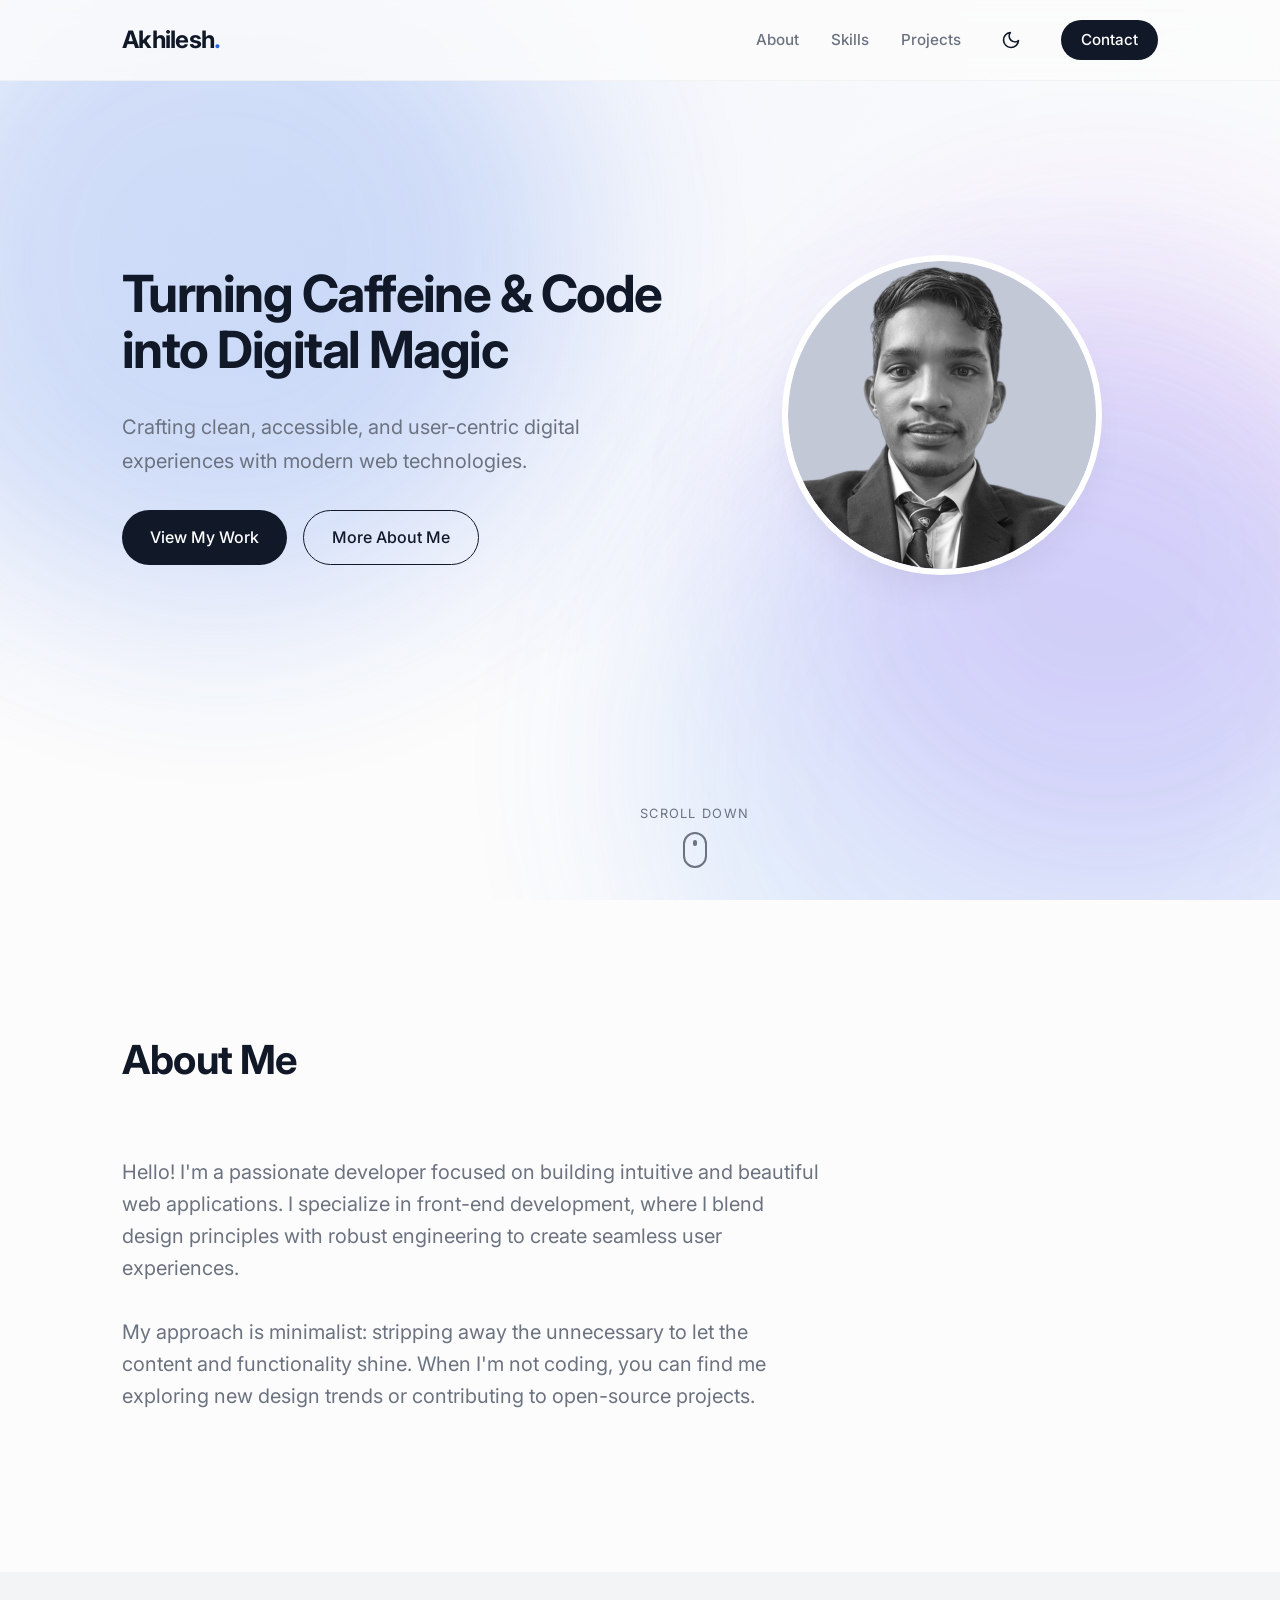
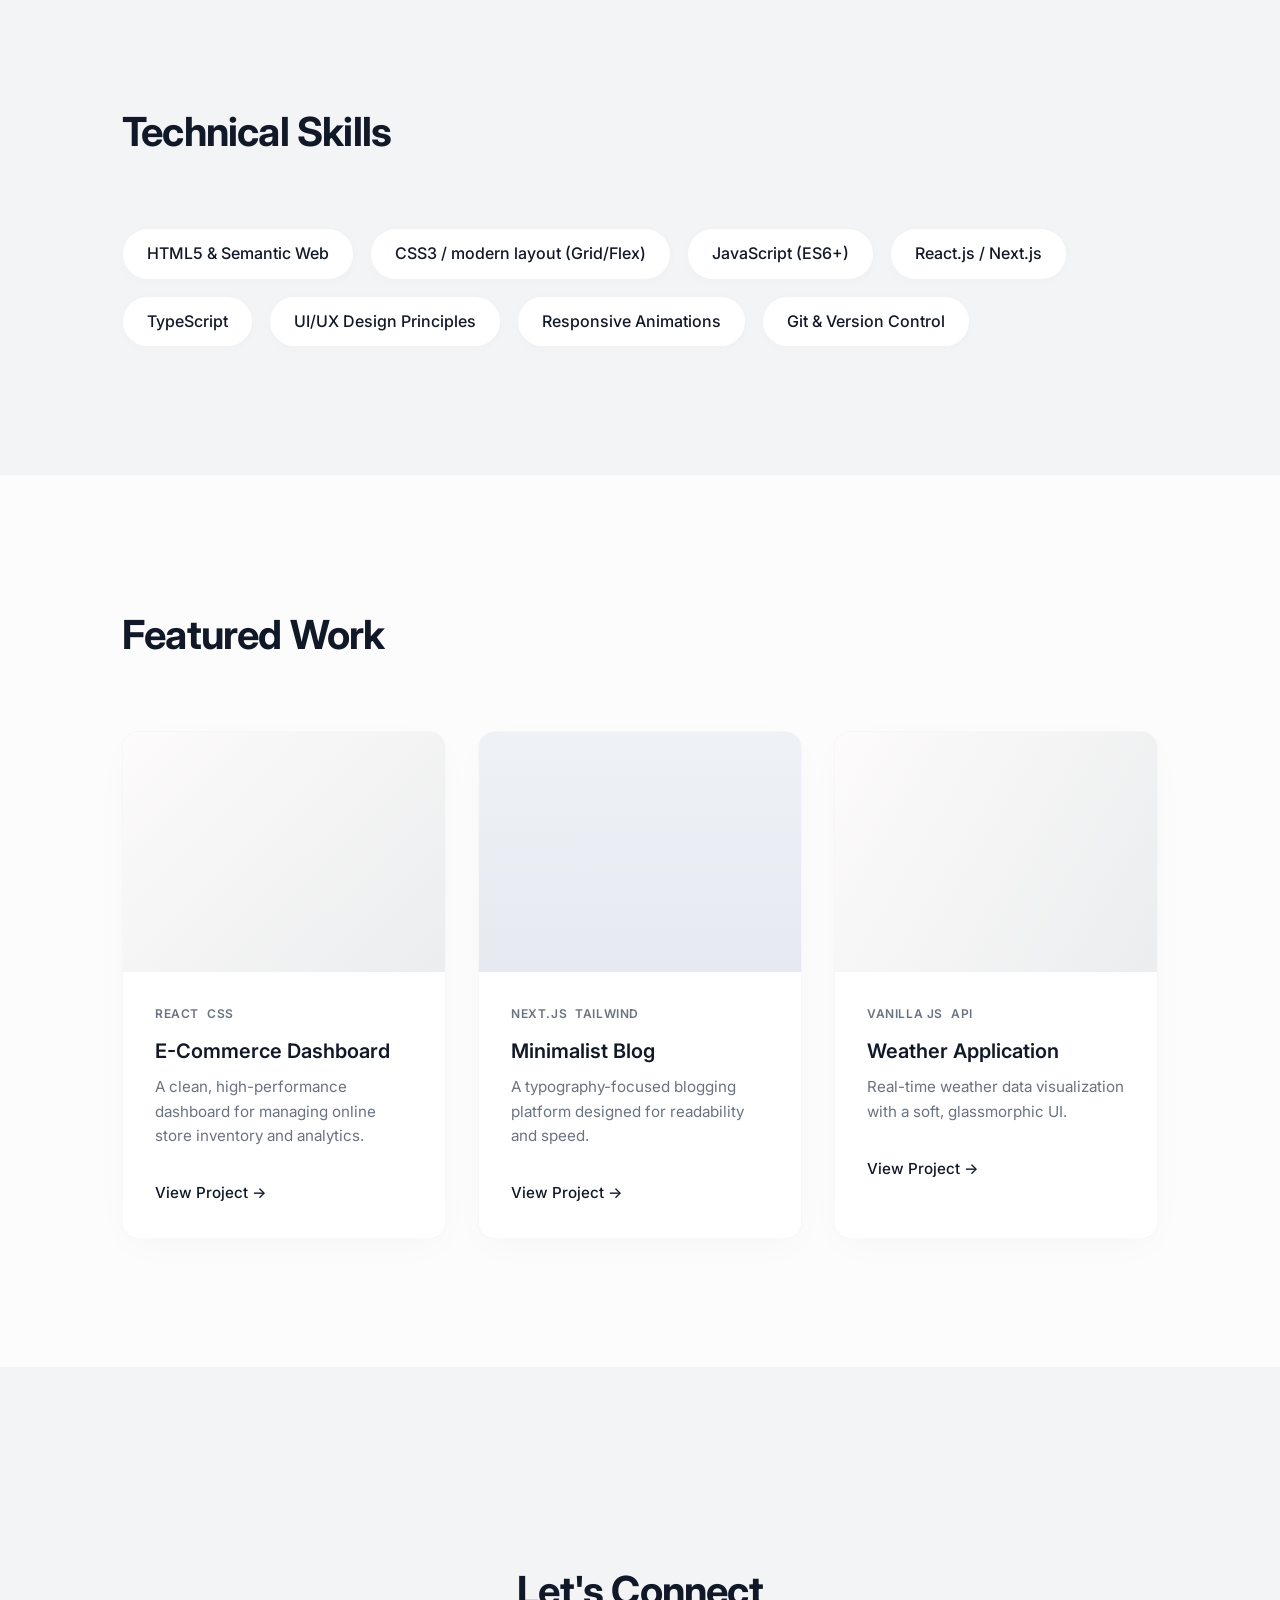
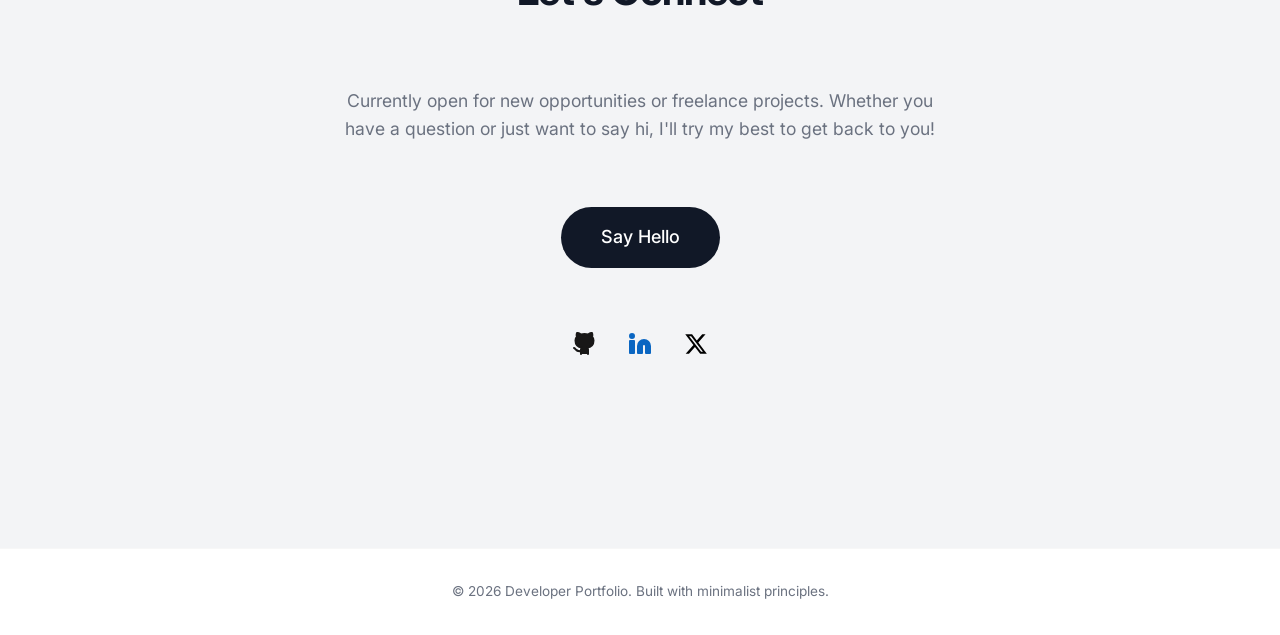
==== index.html @ b3ec4813 "Initial commit Created from https://vercel.com/new" ====
<!DOCTYPE html>
<html lang="en">

<head>
    <meta charset="UTF-8">
    <meta name="viewport" content="width=device-width, initial-scale=1.0">
    <title>Developer Portfolio | Light Minimal</title>
    <meta name="description"
        content="A minimalist, modern personal developer portfolio showcasing projects and skills.">
    <!-- Google Fonts: Inter for a clean, modern look -->
    <link rel="preconnect" href="https://fonts.googleapis.com">
    <link rel="preconnect" href="https://fonts.gstatic.com" crossorigin>
    <link href="https://fonts.googleapis.com/css2?family=Inter:wght@300;400;500;600;700&display=swap" rel="stylesheet">
    <link rel="stylesheet" href="styles.css">
</head>

<body>
    <!-- Background Graphics -->
    <div class="bg-graphics" aria-hidden="true">
        <div class="blob blob-1"></div>
        <div class="blob blob-2"></div>
        <div class="blob blob-3"></div>
    </div>

    <!-- Header / Navigation -->
    <header class="header slide-down">
        <div class="container nav-container">
            <a href="#" class="logo">Akhilesh<span>.</span></a>
            <nav class="nav">
                <a href="#about" class="nav-link">About</a>
                <a href="#skills" class="nav-link">Skills</a>
                <a href="#projects" class="nav-link">Projects</a>
                <button id="theme-toggle" class="theme-toggle" aria-label="Toggle Dark Mode">
                    <!-- Default to moon icon for light mode -->
                    <svg class="moon-icon" xmlns="http://www.w3.org/2000/svg" width="20" height="20" viewBox="0 0 24 24"
                        fill="none" stroke="currentColor" stroke-width="2" stroke-linecap="round"
                        stroke-linejoin="round">
                        <path d="M21 12.79A9 9 0 1 1 11.21 3 7 7 0 0 0 21 12.79z"></path>
                    </svg>
                    <!-- Sun icon hidden by default -->
                    <svg class="sun-icon" xmlns="http://www.w3.org/2000/svg" width="20" height="20" viewBox="0 0 24 24"
                        fill="none" stroke="currentColor" stroke-width="2" stroke-linecap="round"
                        stroke-linejoin="round">
                        <circle cx="12" cy="12" r="5"></circle>
                        <line x1="12" y1="1" x2="12" y2="3"></line>
                        <line x1="12" y1="21" x2="12" y2="23"></line>
                        <line x1="4.22" y1="4.22" x2="5.64" y2="5.64"></line>
                        <line x1="18.36" y1="18.36" x2="19.78" y2="19.78"></line>
                        <line x1="1" y1="12" x2="3" y2="12"></line>
                        <line x1="21" y1="12" x2="23" y2="12"></line>
                        <line x1="4.22" y1="19.78" x2="5.64" y2="18.36"></line>
                        <line x1="18.36" y1="5.64" x2="19.78" y2="4.22"></line>
                    </svg>
                </button>
                <a href="#contact" class="nav-link btn-contact">Contact</a>
            </nav>
        </div>
    </header>

    <!-- Hero Section -->
    <section class="hero" id="home">
        <div class="container hero-container fade-in">
            <div class="hero-text">
                <h1 class="hero-title">Turning Caffeine &amp; Code <br class="desktop-break"> into Digital Magic</h1>
                <p class="hero-subtitle">Crafting clean, accessible, and user-centric digital experiences with modern
                    web
                    technologies.</p>
                <div class="hero-cta">
                    <a href="#projects" class="btn btn-primary">View My Work</a>
                    <a href="#about" class="btn btn-secondary">More About Me</a>
                </div>
            </div>
            <div class="hero-image-wrapper">
                <img src="profile.png" alt="Akhilesh - Software Developer" class="hero-image fade-in delay-1">
            </div>
        </div>
        <div class="scroll-indicator fade-in delay-2">
            <span>Scroll Down</span>
            <div class="mouse">
                <div class="wheel"></div>
            </div>
        </div>
    </section>

    <!-- About Section -->
    <section class="section about" id="about">
        <div class="container reveal">
            <h2 class="section-title">About Me</h2>
            <div class="about-content">
                <p class="about-text">
                    Hello! I'm a passionate developer focused on building intuitive and beautiful web applications.
                    I specialize in front-end development, where I blend design principles with robust engineering
                    to create seamless user experiences.
                </p>
                <p class="about-text">
                    My approach is minimalist: stripping away the unnecessary to let the content and functionality
                    shine.
                    When I'm not coding, you can find me exploring new design trends or contributing to open-source
                    projects.
                </p>
            </div>
        </div>
    </section>

    <!-- Skills Section -->
    <section class="section skills bg-light" id="skills">
        <div class="container reveal">
            <h2 class="section-title">Technical Skills</h2>
            <div class="skills-grid">
                <!-- Skill items act as soft tags -->
                <div class="skill-tag">HTML5 &amp; Semantic Web</div>
                <div class="skill-tag">CSS3 / modern layout (Grid/Flex)</div>
                <div class="skill-tag">JavaScript (ES6+)</div>
                <div class="skill-tag">React.js / Next.js</div>
                <div class="skill-tag">TypeScript</div>
                <div class="skill-tag">UI/UX Design Principles</div>
                <div class="skill-tag">Responsive Animations</div>
                <div class="skill-tag">Git &amp; Version Control</div>
            </div>
        </div>
    </section>

    <!-- Projects Section -->
    <section class="section projects" id="projects">
        <div class="container reveal">
            <h2 class="section-title">Featured Work</h2>
            <div class="projects-grid">

                <!-- Project Card 1 -->
                <article class="project-card">
                    <div class="project-image-placeholder prj-1"></div>
                    <div class="project-content">
                        <div class="project-tags">
                            <span class="tag">React</span>
                            <span class="tag">CSS</span>
                        </div>
                        <h3 class="project-title">E-Commerce Dashboard</h3>
                        <p class="project-desc">A clean, high-performance dashboard for managing online store inventory
                            and analytics.</p>
                        <a href="#" class="project-link">View Project &rarr;</a>
                    </div>
                </article>

                <!-- Project Card 2 -->
                <article class="project-card">
                    <div class="project-image-placeholder prj-2"></div>
                    <div class="project-content">
                        <div class="project-tags">
                            <span class="tag">Next.js</span>
                            <span class="tag">Tailwind</span>
                        </div>
                        <h3 class="project-title">Minimalist Blog</h3>
                        <p class="project-desc">A typography-focused blogging platform designed for readability and
                            speed.</p>
                        <a href="#" class="project-link">View Project &rarr;</a>
                    </div>
                </article>

                <!-- Project Card 3 -->
                <article class="project-card">
                    <div class="project-image-placeholder prj-3"></div>
                    <div class="project-content">
                        <div class="project-tags">
                            <span class="tag">Vanilla JS</span>
                            <span class="tag">API</span>
                        </div>
                        <h3 class="project-title">Weather Application</h3>
                        <p class="project-desc">Real-time weather data visualization with a soft, glassmorphic UI.</p>
                        <a href="#" class="project-link">View Project &rarr;</a>
                    </div>
                </article>

            </div>
        </div>
    </section>

    <!-- Contact Section -->
    <section class="section contact bg-light" id="contact">
        <div class="container reveal">
            <div class="contact-wrapper">
                <h2 class="section-title">Let's Connect</h2>
                <p class="contact-text">Currently open for new opportunities or freelance projects. Whether you have a
                    question or just want to say hi, I'll try my best to get back to you!</p>
                <a href="https://mail.google.com/mail/?view=cm&fs=1&to=akhileshkalme476@gmail.com" target="_blank"
                    class="btn btn-primary btn-large">Say Hello</a>

                <div class="social-links">
                    <a href="https://github.com/Akhil6335" target="_blank" rel="noopener noreferrer"
                        class="social-link github-icon" aria-label="GitHub">
                        <svg xmlns="http://www.w3.org/2000/svg" width="24" height="24" viewBox="0 0 24 24" fill="none"
                            stroke="currentColor" stroke-width="2" stroke-linecap="round" stroke-linejoin="round">
                            <path
                                d="M9 19c-5 1.5-5-2.5-7-3m14 6v-3.87a3.37 3.37 0 0 0-.94-2.61c3.14-.35 6.44-1.54 6.44-7A5.44 5.44 0 0 0 20 4.77 5.07 5.07 0 0 0 19.91 1S18.73.65 16 2.48a13.38 13.38 0 0 0-7 0C6.27.65 5.09 1 5.09 1A5.07 5.07 0 0 0 5 4.77a5.44 5.44 0 0 0-1.5 3.78c0 5.42 3.3 6.61 6.44 7A3.37 3.37 0 0 0 9 18.13V22">
                            </path>
                        </svg>
                    </a>
                    <a href="https://www.linkedin.com/in/akhilesh-kalme-30257b218/" target="_blank"
                        rel="noopener noreferrer" class="social-link linkedin-icon" aria-label="LinkedIn">
                        <svg xmlns="http://www.w3.org/2000/svg" width="24" height="24" viewBox="0 0 24 24" fill="none"
                            stroke="currentColor" stroke-width="2" stroke-linecap="round" stroke-linejoin="round">
                            <path d="M16 8a6 6 0 0 1 6 6v7h-4v-7a2 2 0 0 0-2-2 2 2 0 0 0-2 2v7h-4v-7a6 6 0 0 1 6-6z">
                            </path>
                            <rect x="2" y="9" width="4" height="12"></rect>
                            <circle cx="4" cy="4" r="2"></circle>
                        </svg>
                    </a>
                    <a href="#" class="social-link x-icon" aria-label="X (Twitter)">
                        <svg xmlns="http://www.w3.org/2000/svg" width="24" height="24" viewBox="0 0 24 24"
                            fill="currentColor">
                            <path
                                d="M18.244 2.25h3.308l-7.227 8.26 8.502 11.24H16.17l-5.214-6.817L4.99 21.75H1.68l7.73-8.835L1.254 2.25H8.08l4.713 6.231zm-1.161 17.52h1.833L7.084 4.126H5.117z" />
                        </svg>
                    </a>
                </div>
            </div>
        </div>
    </section>

    <!-- Footer -->
    <footer class="footer">
        <div class="container">
            <p>&copy; 2026 Developer Portfolio. Built with minimalist principles.</p>
        </div>
    </footer>

    <script src="script.js"></script>
</body>

</html>
---- styles.css ----
/* 
    Light Minimal Portfolio Styles
    A clean, whitespace-driven design system.
*/

/* --- CSS Variables & Design Tokens --- */
:root {
    /* Colors */
    --color-bg: #FCFCFC;
    /* Clean off-white background */
    --color-bg-alt: #F3F4F6;
    /* Slightly darker for alternating sections */
    --color-text-main: #111827;
    /* Soft black for primary text */
    --color-text-muted: #6B7280;
    /* Medium gray for secondary text */
    --color-accent: #2563EB;
    /* A clean, professional blue accent */
    --color-surface: #FFFFFF;
    /* Pure white for cards/surfaces */

    /* Typography */
    --font-primary: 'Inter', -apple-system, BlinkMacSystemFont, "Segoe UI", Roboto, sans-serif;

    /* Spacing */
    --space-xs: 0.5rem;
    --space-sm: 1rem;
    --space-md: 2rem;
    --space-lg: 4rem;
    --space-xl: 8rem;

    /* Geometry */
    --radius-sm: 8px;
    --radius-md: 16px;
    --radius-pill: 9999px;

    /* Shadows - Soft and elegant */
    --shadow-soft: 0 10px 40px -10px rgba(0, 0, 0, 0.04);
    --shadow-hover: 0 20px 40px -15px rgba(0, 0, 0, 0.08);

    /* Transitions */
    --transition-smooth: all 0.4s cubic-bezier(0.16, 1, 0.3, 1);
}

/* --- Dark Mode Variables --- */
[data-theme="dark"] {
    --color-bg: #121212;
    --color-bg-alt: #1E1E1E;
    --color-text-main: #F9FAFB;
    --color-text-muted: #9CA3AF;
    --color-accent: #60A5FA;
    --color-surface: #1A1A1A;

    --shadow-soft: 0 10px 40px -10px rgba(0, 0, 0, 0.3);
    --shadow-hover: 0 20px 40px -15px rgba(0, 0, 0, 0.5);

    /* Modify decorative gradients for placeholders in dark mode */
    --prj-1-bg: linear-gradient(135deg, #1f1c2c 0%, #928dab 100%);
    --prj-2-bg: linear-gradient(135deg, #232526 0%, #414345 100%);
    --prj-3-bg: linear-gradient(135deg, #0f2027 0%, #203a43 50%, #2c5364 100%);
}

.theme-toggle {
    background: transparent;
    border: none;
    color: var(--color-text-main);
    cursor: pointer;
    display: flex;
    align-items: center;
    justify-content: center;
    padding: 0.5rem;
    border-radius: 50%;
    transition: background-color 0.3s ease;
    width: 36px;
    height: 36px;
    position: relative;
    overflow: hidden;
}

.theme-toggle svg {
    position: absolute;
    top: 50%;
    left: 50%;
    transition: all 0.5s cubic-bezier(0.16, 1, 0.3, 1);
}

.theme-toggle .moon-icon {
    /* Initially visible and not rotated */
    opacity: 1;
    transform: translate(-50%, -50%) rotate(0deg) scale(1);
}

.theme-toggle .sun-icon {
    /* Initially hidden and rotated */
    opacity: 0;
    transform: translate(-50%, -50%) rotate(-90deg) scale(0);
}

/* --- Dark Mode Icon States --- */
[data-theme="dark"] .theme-toggle .moon-icon {
    opacity: 0;
    transform: translate(-50%, -50%) rotate(90deg) scale(0);
}

[data-theme="dark"] .theme-toggle .sun-icon {
    opacity: 1;
    transform: translate(-50%, -50%) rotate(0deg) scale(1);
}

.theme-toggle:hover {
    background-color: var(--color-bg-alt);
}

/* Override project header backgrounds in dark mode for better contrast */
[data-theme="dark"] .header {
    background: rgba(18, 18, 18, 0.85);
    border-bottom: 1px solid rgba(255, 255, 255, 0.05);
}

[data-theme="dark"] .project-card {
    border: 1px solid rgba(255, 255, 255, 0.05);
}

[data-theme="dark"] .skill-tag {
    border: 1px solid rgba(255, 255, 255, 0.05);
    background-color: var(--color-surface);
}

/* --- Reset & Base Styles --- */
* {
    margin: 0;
    padding: 0;
    box-sizing: border-box;
}

html {
    scroll-behavior: smooth;
}

body {
    font-family: var(--font-primary);
    background-color: var(--color-bg);
    /* Subtle CSS gradient background for both themes */
    background-image:
        radial-gradient(at 40% 20%, rgba(37, 99, 235, 0.03) 0px, transparent 50%),
        radial-gradient(at 80% 0%, rgba(37, 99, 235, 0.02) 0px, transparent 50%),
        radial-gradient(at 0% 50%, rgba(37, 99, 235, 0.02) 0px, transparent 50%);
    background-attachment: fixed;
    color: var(--color-text-main);
    line-height: 1.6;
    overflow-x: hidden;
    -webkit-font-smoothing: antialiased;
}

[data-theme="dark"] body {
    /* Slightly stronger but still subtle gradients for dark mode */
    background-image:
        radial-gradient(at 40% 20%, rgba(96, 165, 250, 0.05) 0px, transparent 50%),
        radial-gradient(at 80% 0%, rgba(96, 165, 250, 0.03) 0px, transparent 50%),
        radial-gradient(at 0% 50%, rgba(96, 165, 250, 0.03) 0px, transparent 50%);
}

/* --- Background Graphics --- */
.bg-graphics {
    position: fixed;
    top: 0;
    left: 0;
    width: 100vw;
    height: 100vh;
    z-index: -1;
    overflow: hidden;
    pointer-events: none;
}

.blob {
    position: absolute;
    border-radius: 50%;
    filter: blur(100px);
    opacity: 0.8;
    animation: float 20s infinite ease-in-out alternate;
}

.blob-1 {
    width: 700px;
    height: 700px;
    background: rgba(37, 99, 235, 0.25);
    /* Accent blue */
    top: -10%;
    left: -10%;
    animation-duration: 25s;
}

.blob-2 {
    width: 600px;
    height: 600px;
    background: rgba(147, 51, 234, 0.20);
    /* Soft purple */
    bottom: 5%;
    right: -10%;
    animation-delay: -5s;
    animation-duration: 30s;
}

.blob-3 {
    width: 800px;
    height: 800px;
    background: rgba(59, 130, 246, 0.18);
    /* Light blue */
    top: 40%;
    left: 50%;
    animation-delay: -10s;
    animation-duration: 35s;
}

[data-theme="dark"] .blob {
    opacity: 0.7;
    /* Increased visibility in dark mode */
}

@keyframes float {
    0% {
        transform: translate(0, 0) scale(1);
    }

    50% {
        transform: translate(50px, 30px) scale(1.05);
    }

    100% {
        transform: translate(-30px, -50px) scale(0.95);
    }
}

a {
    text-decoration: none;
    color: inherit;
    transition: var(--transition-smooth);
}

img {
    max-width: 100%;
    display: block;
}

/* --- Layout Utilities --- */
.container {
    width: 100%;
    max-width: 1100px;
    margin: 0 auto;
    padding: 0 var(--space-md);
}

.section {
    padding: var(--space-xl) 0;
}

.bg-light {
    background-color: var(--color-bg-alt);
}

.section-title {
    font-size: 2.5rem;
    font-weight: 700;
    margin-bottom: var(--space-lg);
    letter-spacing: -0.02em;
}

/* --- Header & Navigation --- */
.header {
    position: fixed;
    top: 0;
    left: 0;
    width: 100%;
    background: rgba(252, 252, 252, 0.85);
    backdrop-filter: blur(12px);
    -webkit-backdrop-filter: blur(12px);
    z-index: 1000;
    border-bottom: 1px solid rgba(0, 0, 0, 0.03);
}

.nav-container {
    display: flex;
    justify-content: space-between;
    align-items: center;
    height: 80px;
}

.logo {
    font-size: 1.5rem;
    font-weight: 700;
    letter-spacing: -0.03em;
}

.logo span {
    color: var(--color-accent);
}

.nav {
    display: flex;
    gap: var(--space-md);
    align-items: center;
}

.nav-link {
    font-size: 0.95rem;
    font-weight: 500;
    color: var(--color-text-muted);
}

.nav-link:hover {
    color: var(--color-text-main);
}

.btn-contact {
    padding: 0.5rem 1.25rem;
    background-color: var(--color-text-main);
    color: var(--color-surface);
    border-radius: var(--radius-pill);
}

.btn-contact:hover {
    background-color: var(--color-accent);
    color: var(--color-surface);
}

/* --- Buttons --- */
.btn {
    display: inline-flex;
    align-items: center;
    justify-content: center;
    padding: 0.875rem 1.75rem;
    font-weight: 500;
    border-radius: var(--radius-pill);
    cursor: pointer;
    font-size: 1rem;
}

.btn-primary {
    background-color: var(--color-text-main);
    color: var(--color-surface);
}

.btn-primary:hover {
    background-color: var(--color-accent);
    transform: translateY(-2px);
}

.btn-secondary {
    background-color: transparent;
    color: var(--color-text-main);
    border: 1px solid var(--color-text-main);
}

.btn-secondary:hover {
    background-color: rgba(0, 0, 0, 0.03);
}

.btn-large {
    padding: 1rem 2.5rem;
    font-size: 1.125rem;
}

/* --- Hero Section --- */
.hero {
    min-height: 100vh;
    display: flex;
    align-items: center;
    padding-top: 80px;
    padding-bottom: 150px;
    /* Offset for header */
    position: relative;
}

.hero-container {
    max-width: 1100px;
    margin: 0 auto;
    display: flex;
    align-items: center;
    gap: var(--space-lg);
    text-align: left;
}

.hero-text {
    flex: 1;
}

.hero-image-wrapper {
    flex: 1;
    display: flex;
    justify-content: center;
    align-items: center;
}

.hero-image {
    width: 320px;
    height: 320px;
    border-radius: 50%;
    object-fit: cover;
    box-shadow: var(--shadow-hover);
    border: 6px solid var(--color-surface);
    transition: var(--transition-smooth);
}

.hero-image:hover {
    transform: scale(1.02);
    box-shadow: 0 25px 50px -15px rgba(0, 0, 0, 0.15);
}

[data-theme="dark"] .hero-image {
    border-color: var(--color-bg-alt);
    box-shadow: 0 20px 40px -15px rgba(255, 255, 255, 0.05);
}

.hero-title {
    font-size: clamp(2rem, 4vw, 3.2rem);
    font-weight: 700;
    line-height: 1.1;
    letter-spacing: -0.03em;
    margin-bottom: var(--space-md);
    color: var(--color-text-main);
    white-space: nowrap;
    /* Forces exactly two lines via the <br> tag on desktop */
}

.hero-subtitle {
    font-size: clamp(1.1rem, 2vw, 1.25rem);
    color: var(--color-text-muted);
    max-width: 600px;
    margin-bottom: var(--space-md);
    line-height: 1.7;
}

.hero-cta {
    display: flex;
    gap: var(--space-sm);
    justify-content: flex-start;
    margin-top: var(--space-md);
}

/* Scroll indicator */
.scroll-indicator {
    position: absolute;
    bottom: var(--space-md);
    left: 50%;
    transform: translateX(-50%);
    display: flex;
    flex-direction: column;
    align-items: center;
    gap: 0.5rem;
    font-size: 0.8rem;
    color: var(--color-text-muted);
    text-transform: uppercase;
    letter-spacing: 0.1em;
}

.mouse {
    width: 24px;
    height: 36px;
    border: 2px solid var(--color-text-muted);
    border-radius: 12px;
    position: relative;
}

.wheel {
    width: 4px;
    height: 6px;
    background-color: var(--color-text-muted);
    border-radius: 2px;
    position: absolute;
    top: 6px;
    left: 50%;
    transform: translateX(-50%);
    animation: scroll 1.5s infinite;
}

@keyframes scroll {
    0% {
        transform: translate(-50%, 0);
        opacity: 1;
    }

    100% {
        transform: translate(-50%, 15px);
        opacity: 0;
    }
}

/* --- About Section --- */
.about-content {
    max-width: 700px;
}

.about-text {
    font-size: 1.25rem;
    color: var(--color-text-muted);
    margin-bottom: var(--space-md);
}

/* --- Skills Section --- */
.skills-grid {
    display: flex;
    flex-wrap: wrap;
    gap: var(--space-sm);
}

.skill-tag {
    background-color: var(--color-surface);
    border: 1px solid rgba(0, 0, 0, 0.05);
    padding: 0.75rem 1.5rem;
    border-radius: var(--radius-pill);
    font-size: 1rem;
    font-weight: 500;
    color: var(--color-text-main);
    box-shadow: 0 2px 10px rgba(0, 0, 0, 0.02);
    transition: var(--transition-smooth);
}

.skill-tag:hover {
    transform: translateY(-2px);
    box-shadow: 0 4px 15px rgba(0, 0, 0, 0.05);
    border-color: rgba(0, 0, 0, 0.1);
}

/* --- Projects Section --- */
.projects-grid {
    display: grid;
    grid-template-columns: repeat(auto-fill, minmax(320px, 1fr));
    gap: var(--space-md);
}

.project-card {
    background-color: var(--color-surface);
    border-radius: var(--radius-md);
    overflow: hidden;
    box-shadow: var(--shadow-soft);
    transition: var(--transition-smooth);
    border: 1px solid rgba(0, 0, 0, 0.03);
}

.project-card:hover {
    transform: translateY(-5px);
    box-shadow: var(--shadow-hover);
}

.project-image-placeholder {
    width: 100%;
    height: 240px;
    background-color: var(--color-bg-alt);
    position: relative;
}

/* Decorative gradients for placeholders */
.prj-1 {
    background: linear-gradient(135deg, #fdfbfb 0%, #ebedee 100%);
}

.prj-2 {
    background: linear-gradient(to top, #e6e9f0 0%, #eef1f5 100%);
}

.prj-3 {
    background: linear-gradient(120deg, #fdfbfb 0%, #ebedee 100%);
}

.project-content {
    padding: var(--space-md);
}

.project-tags {
    display: flex;
    gap: 0.5rem;
    margin-bottom: 0.75rem;
}

.tag {
    font-size: 0.75rem;
    font-weight: 600;
    text-transform: uppercase;
    letter-spacing: 0.05em;
    color: var(--color-text-muted);
}

.project-title {
    font-size: 1.25rem;
    font-weight: 600;
    margin-bottom: 0.5rem;
}

.project-desc {
    color: var(--color-text-muted);
    font-size: 0.95rem;
    margin-bottom: var(--space-md);
}

.project-link {
    font-weight: 500;
    font-size: 0.95rem;
    color: var(--color-text-main);
    display: inline-flex;
    align-items: center;
    gap: 0.25rem;
}

.project-link:hover {
    color: var(--color-accent);
    gap: 0.5rem;
    /* slight arrow animation */
}

/* --- Contact Section --- */
.contact-wrapper {
    max-width: 600px;
    margin: 0 auto;
    text-align: center;
    padding: var(--space-lg) 0;
}

.contact-text {
    font-size: 1.1rem;
    color: var(--color-text-muted);
    margin-bottom: var(--space-lg);
}

.social-links {
    display: flex;
    justify-content: center;
    gap: var(--space-md);
    margin-top: var(--space-lg);
}

.social-link {
    transition: var(--transition-smooth);
    display: flex;
    align-items: center;
    justify-content: center;
}

/* Brand Colors */
.social-link.github-icon {
    color: #181717;
}

[data-theme="dark"] .social-link.github-icon {
    color: #ffffff;
}

.social-link.linkedin-icon {
    color: #0A66C2;
}

.social-link.x-icon {
    color: #000000;
}

[data-theme="dark"] .social-link.x-icon {
    color: #ffffff;
}

.social-link.github-icon svg {
    color: #181717;
    fill: currentColor;
}

[data-theme="dark"] .social-link.github-icon svg {
    color: #ffffff;
    fill: currentColor;
}

.social-link.linkedin-icon svg {
    color: #0A66C2;
    fill: currentColor;
}

.social-link.x-icon svg {
    color: #000000;
    fill: currentColor;
}

[data-theme="dark"] .social-link.x-icon svg {
    color: #ffffff;
    fill: currentColor;
}

.social-link svg {
    width: 24px;
    height: 24px;
    transition: transform 0.3s ease;
}

.social-link:hover svg {
    transform: translateY(-3px);
}

/* --- Footer --- */
.footer {
    padding: var(--space-md) 0;
    text-align: center;
    border-top: 1px solid rgba(0, 0, 0, 0.03);
    background-color: var(--color-surface);
}

.footer p {
    font-size: 0.85rem;
    color: var(--color-text-muted);
}

/* --- Animations & Utilities --- */

/* Initial states for scroll reveals */
.reveal {
    opacity: 0;
    transform: translateY(30px);
    transition: all 0.8s cubic-bezier(0.16, 1, 0.3, 1);
}

.reveal.active {
    opacity: 1;
    transform: translateY(0);
}

.fade-in {
    animation: fadeIn 1s cubic-bezier(0.16, 1, 0.3, 1) forwards;
}

.slide-down {
    animation: slideDown 0.8s cubic-bezier(0.16, 1, 0.3, 1) forwards;
}

.delay-1 {
    animation-delay: 0.2s;
    opacity: 0;
}

.delay-2 {
    animation-delay: 0.5s;
    opacity: 0;
}

@keyframes fadeIn {
    from {
        opacity: 0;
        transform: translateY(20px);
    }

    to {
        opacity: 1;
        transform: translateY(0);
    }
}

@keyframes slideDown {
    from {
        transform: translateY(-100%);
    }

    to {
        transform: translateY(0);
    }
}

/* --- Responsive Design --- */
@media (max-width: 768px) {
    :root {
        --space-xl: 5rem;
    }

    .hero-container {
        flex-direction: column-reverse;
        /* Put text below image on mobile usually, or we can keep it column so image is top or bottom */
        text-align: center;
        gap: var(--space-md);
        margin-top: var(--space-xl);
    }

    .hero-image {
        width: 250px;
        height: 250px;
    }

    .hero-cta {
        flex-direction: column;
    }

    .btn {
        width: 100%;
    }

    .nav {
        display: none;
        /* In a real app, add a hamburger menu */
    }

    .desktop-break {
        display: none;
    }

    .hero-title {
        white-space: normal;
        /* Let it wrap naturally on mobile restricted screens */
    }

    .projects-grid {
        grid-template-columns: 1fr;
    }
}
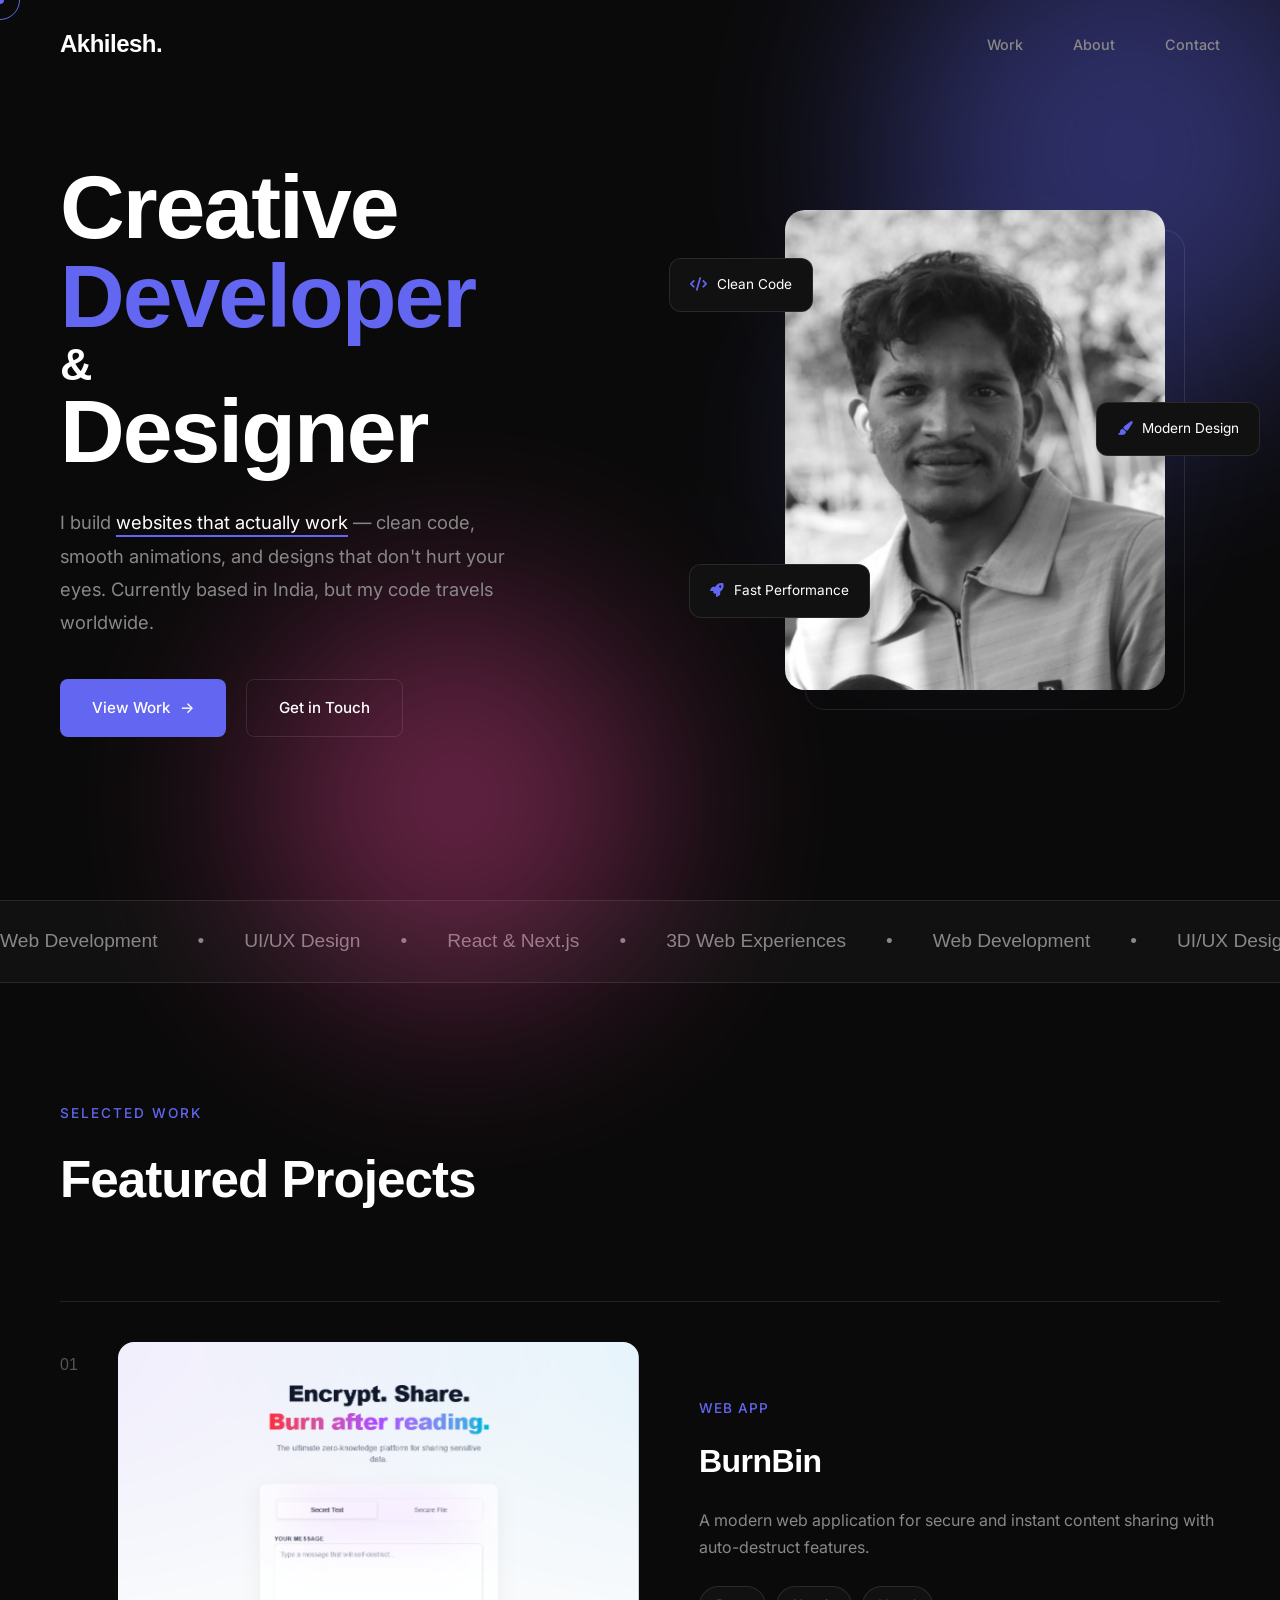
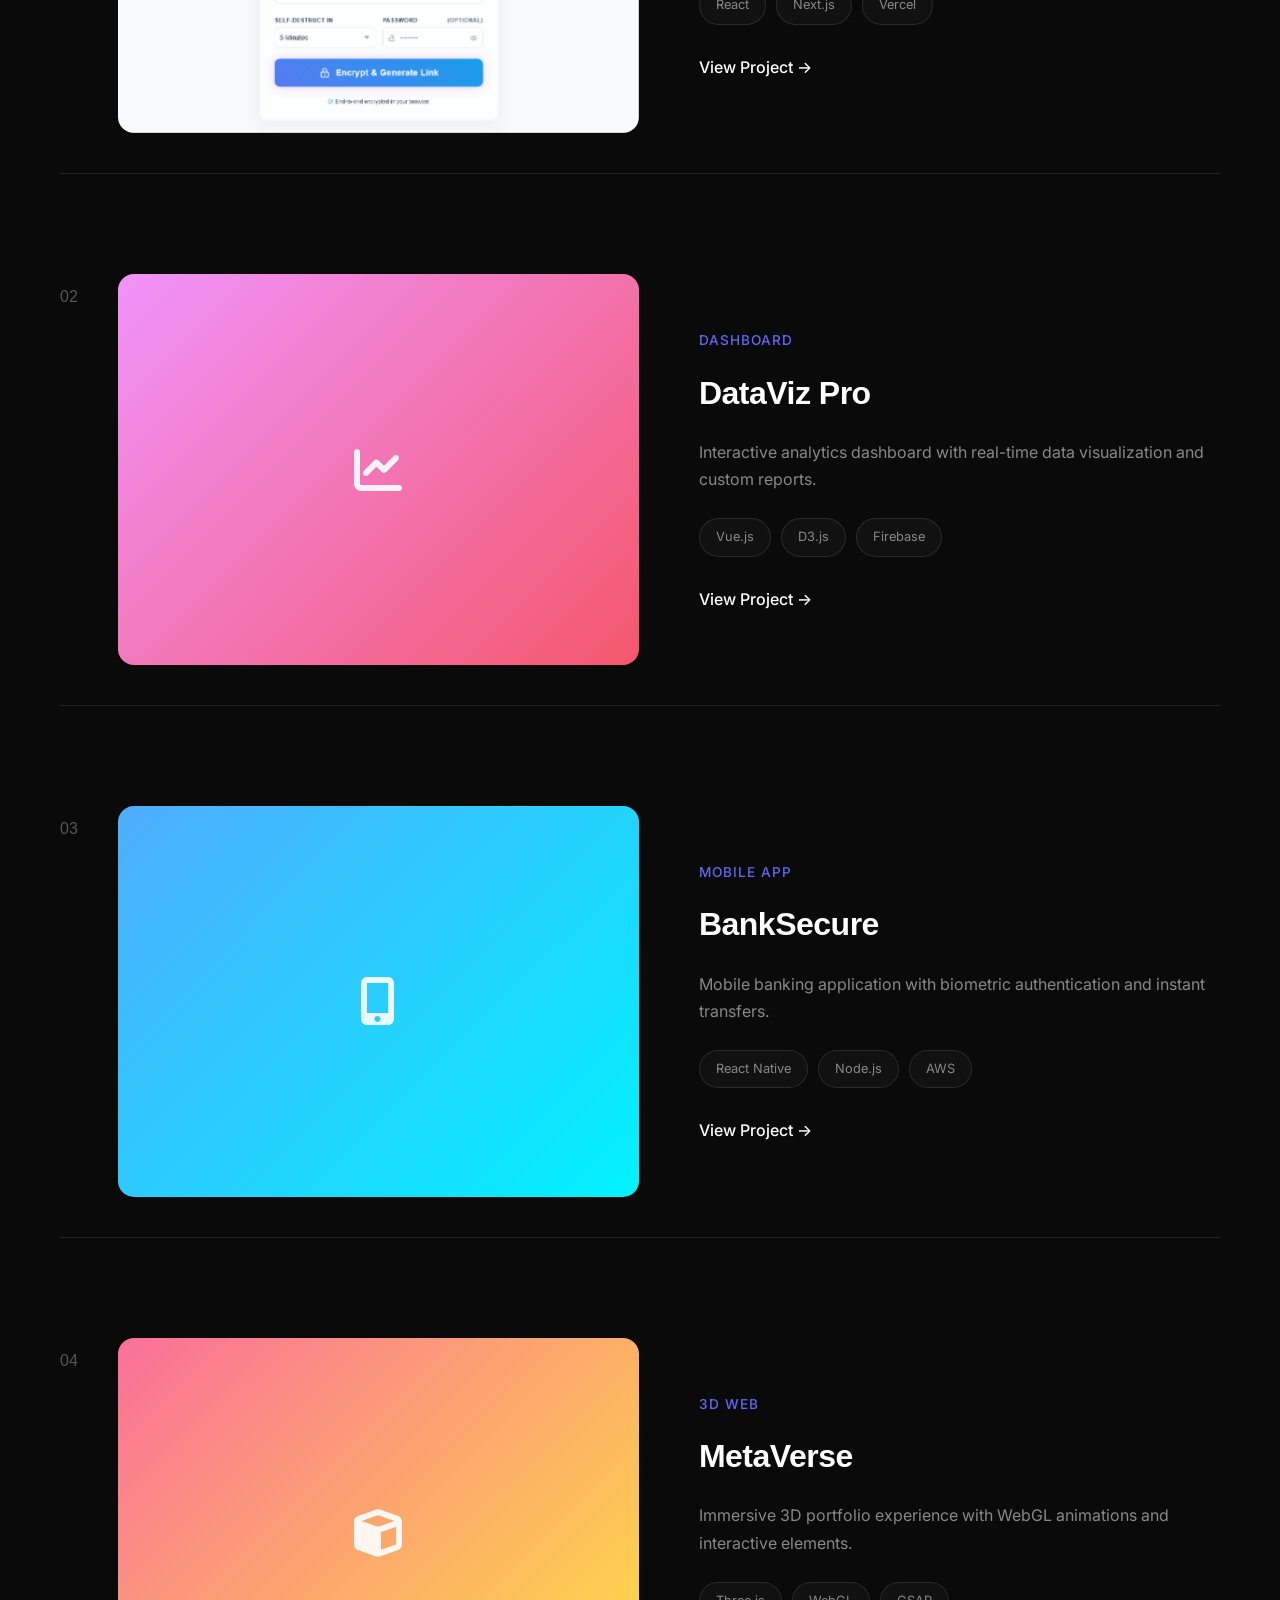
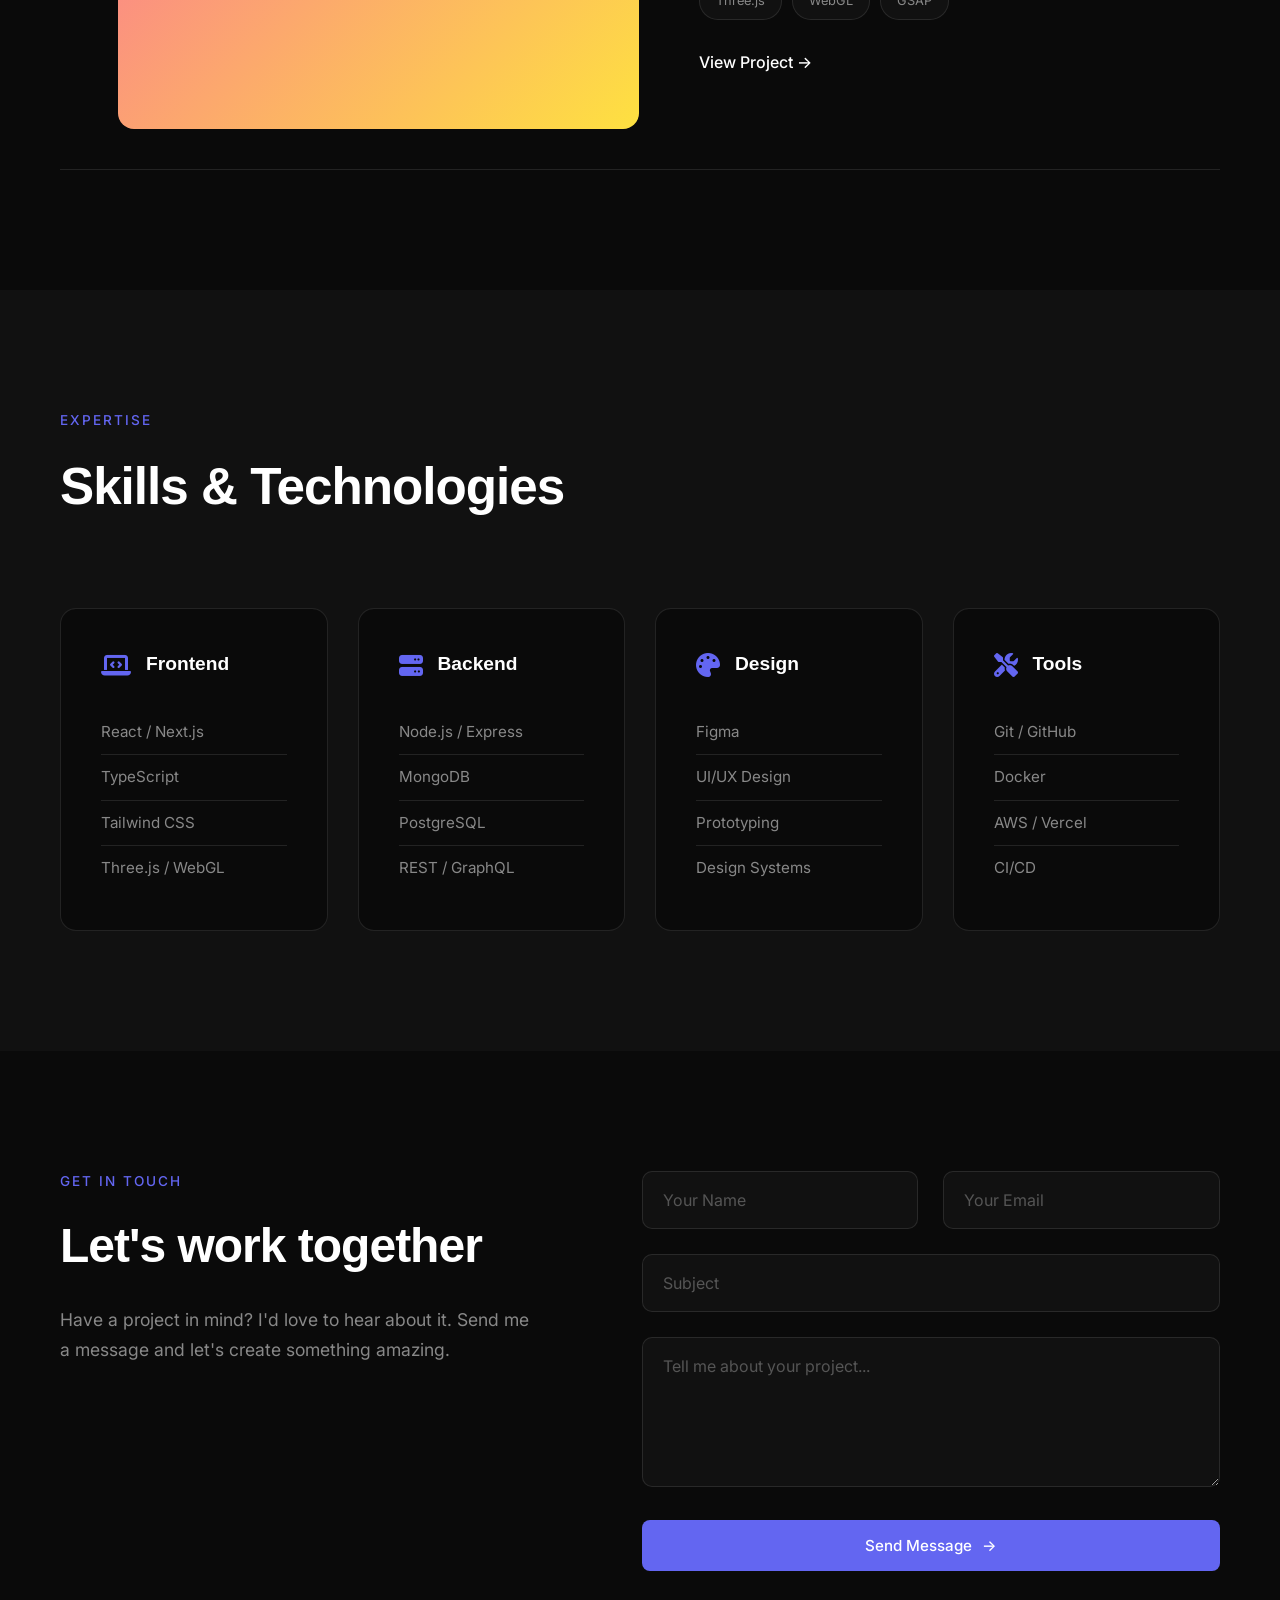
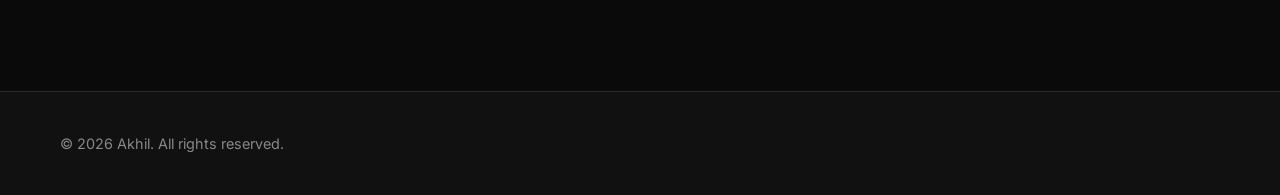
==== commit 46af4c12: "Add files via upload" ====
--- a/index.html
+++ b/index.html
@@ -1,229 +1,330 @@
-<!DOCTYPE html>
-<html lang="en">
-
-<head>
-    <meta charset="UTF-8">
-    <meta name="viewport" content="width=device-width, initial-scale=1.0">
-    <title>Developer Portfolio | Light Minimal</title>
-    <meta name="description"
-        content="A minimalist, modern personal developer portfolio showcasing projects and skills.">
-    <!-- Google Fonts: Inter for a clean, modern look -->
-    <link rel="preconnect" href="https://fonts.googleapis.com">
-    <link rel="preconnect" href="https://fonts.gstatic.com" crossorigin>
-    <link href="https://fonts.googleapis.com/css2?family=Inter:wght@300;400;500;600;700&display=swap" rel="stylesheet">
-    <link rel="stylesheet" href="styles.css">
-</head>
-
-<body>
-    <!-- Background Graphics -->
-    <div class="bg-graphics" aria-hidden="true">
-        <div class="blob blob-1"></div>
-        <div class="blob blob-2"></div>
-        <div class="blob blob-3"></div>
-    </div>
-
-    <!-- Header / Navigation -->
-    <header class="header slide-down">
-        <div class="container nav-container">
-            <a href="#" class="logo">Akhilesh<span>.</span></a>
-            <nav class="nav">
-                <a href="#about" class="nav-link">About</a>
-                <a href="#skills" class="nav-link">Skills</a>
-                <a href="#projects" class="nav-link">Projects</a>
-                <button id="theme-toggle" class="theme-toggle" aria-label="Toggle Dark Mode">
-                    <!-- Default to moon icon for light mode -->
-                    <svg class="moon-icon" xmlns="http://www.w3.org/2000/svg" width="20" height="20" viewBox="0 0 24 24"
-                        fill="none" stroke="currentColor" stroke-width="2" stroke-linecap="round"
-                        stroke-linejoin="round">
-                        <path d="M21 12.79A9 9 0 1 1 11.21 3 7 7 0 0 0 21 12.79z"></path>
-                    </svg>
-                    <!-- Sun icon hidden by default -->
-                    <svg class="sun-icon" xmlns="http://www.w3.org/2000/svg" width="20" height="20" viewBox="0 0 24 24"
-                        fill="none" stroke="currentColor" stroke-width="2" stroke-linecap="round"
-                        stroke-linejoin="round">
-                        <circle cx="12" cy="12" r="5"></circle>
-                        <line x1="12" y1="1" x2="12" y2="3"></line>
-                        <line x1="12" y1="21" x2="12" y2="23"></line>
-                        <line x1="4.22" y1="4.22" x2="5.64" y2="5.64"></line>
-                        <line x1="18.36" y1="18.36" x2="19.78" y2="19.78"></line>
-                        <line x1="1" y1="12" x2="3" y2="12"></line>
-                        <line x1="21" y1="12" x2="23" y2="12"></line>
-                        <line x1="4.22" y1="19.78" x2="5.64" y2="18.36"></line>
-                        <line x1="18.36" y1="5.64" x2="19.78" y2="4.22"></line>
-                    </svg>
-                </button>
-                <a href="#contact" class="nav-link btn-contact">Contact</a>
-            </nav>
-        </div>
-    </header>
-
-    <!-- Hero Section -->
-    <section class="hero" id="home">
-        <div class="container hero-container fade-in">
-            <div class="hero-text">
-                <h1 class="hero-title">Turning Caffeine &amp; Code <br class="desktop-break"> into Digital Magic</h1>
-                <p class="hero-subtitle">Crafting clean, accessible, and user-centric digital experiences with modern
-                    web
-                    technologies.</p>
-                <div class="hero-cta">
-                    <a href="#projects" class="btn btn-primary">View My Work</a>
-                    <a href="#about" class="btn btn-secondary">More About Me</a>
-                </div>
-            </div>
-            <div class="hero-image-wrapper">
-                <img src="profile.png" alt="Akhilesh - Software Developer" class="hero-image fade-in delay-1">
-            </div>
-        </div>
-        <div class="scroll-indicator fade-in delay-2">
-            <span>Scroll Down</span>
-            <div class="mouse">
-                <div class="wheel"></div>
-            </div>
-        </div>
-    </section>
-
-    <!-- About Section -->
-    <section class="section about" id="about">
-        <div class="container reveal">
-            <h2 class="section-title">About Me</h2>
-            <div class="about-content">
-                <p class="about-text">
-                    Hello! I'm a passionate developer focused on building intuitive and beautiful web applications.
-                    I specialize in front-end development, where I blend design principles with robust engineering
-                    to create seamless user experiences.
-                </p>
-                <p class="about-text">
-                    My approach is minimalist: stripping away the unnecessary to let the content and functionality
-                    shine.
-                    When I'm not coding, you can find me exploring new design trends or contributing to open-source
-                    projects.
-                </p>
-            </div>
-        </div>
-    </section>
-
-    <!-- Skills Section -->
-    <section class="section skills bg-light" id="skills">
-        <div class="container reveal">
-            <h2 class="section-title">Technical Skills</h2>
-            <div class="skills-grid">
-                <!-- Skill items act as soft tags -->
-                <div class="skill-tag">HTML5 &amp; Semantic Web</div>
-                <div class="skill-tag">CSS3 / modern layout (Grid/Flex)</div>
-                <div class="skill-tag">JavaScript (ES6+)</div>
-                <div class="skill-tag">React.js / Next.js</div>
-                <div class="skill-tag">TypeScript</div>
-                <div class="skill-tag">UI/UX Design Principles</div>
-                <div class="skill-tag">Responsive Animations</div>
-                <div class="skill-tag">Git &amp; Version Control</div>
-            </div>
-        </div>
-    </section>
-
-    <!-- Projects Section -->
-    <section class="section projects" id="projects">
-        <div class="container reveal">
-            <h2 class="section-title">Featured Work</h2>
-            <div class="projects-grid">
-
-                <!-- Project Card 1 -->
-                <article class="project-card">
-                    <div class="project-image-placeholder prj-1"></div>
-                    <div class="project-content">
-                        <div class="project-tags">
-                            <span class="tag">React</span>
-                            <span class="tag">CSS</span>
-                        </div>
-                        <h3 class="project-title">E-Commerce Dashboard</h3>
-                        <p class="project-desc">A clean, high-performance dashboard for managing online store inventory
-                            and analytics.</p>
-                        <a href="#" class="project-link">View Project &rarr;</a>
-                    </div>
-                </article>
-
-                <!-- Project Card 2 -->
-                <article class="project-card">
-                    <div class="project-image-placeholder prj-2"></div>
-                    <div class="project-content">
-                        <div class="project-tags">
-                            <span class="tag">Next.js</span>
-                            <span class="tag">Tailwind</span>
-                        </div>
-                        <h3 class="project-title">Minimalist Blog</h3>
-                        <p class="project-desc">A typography-focused blogging platform designed for readability and
-                            speed.</p>
-                        <a href="#" class="project-link">View Project &rarr;</a>
-                    </div>
-                </article>
-
-                <!-- Project Card 3 -->
-                <article class="project-card">
-                    <div class="project-image-placeholder prj-3"></div>
-                    <div class="project-content">
-                        <div class="project-tags">
-                            <span class="tag">Vanilla JS</span>
-                            <span class="tag">API</span>
-                        </div>
-                        <h3 class="project-title">Weather Application</h3>
-                        <p class="project-desc">Real-time weather data visualization with a soft, glassmorphic UI.</p>
-                        <a href="#" class="project-link">View Project &rarr;</a>
-                    </div>
-                </article>
-
-            </div>
-        </div>
-    </section>
-
-    <!-- Contact Section -->
-    <section class="section contact bg-light" id="contact">
-        <div class="container reveal">
-            <div class="contact-wrapper">
-                <h2 class="section-title">Let's Connect</h2>
-                <p class="contact-text">Currently open for new opportunities or freelance projects. Whether you have a
-                    question or just want to say hi, I'll try my best to get back to you!</p>
-                <a href="https://mail.google.com/mail/?view=cm&fs=1&to=akhileshkalme476@gmail.com" target="_blank"
-                    class="btn btn-primary btn-large">Say Hello</a>
-
-                <div class="social-links">
-                    <a href="https://github.com/Akhil6335" target="_blank" rel="noopener noreferrer"
-                        class="social-link github-icon" aria-label="GitHub">
-                        <svg xmlns="http://www.w3.org/2000/svg" width="24" height="24" viewBox="0 0 24 24" fill="none"
-                            stroke="currentColor" stroke-width="2" stroke-linecap="round" stroke-linejoin="round">
-                            <path
-                                d="M9 19c-5 1.5-5-2.5-7-3m14 6v-3.87a3.37 3.37 0 0 0-.94-2.61c3.14-.35 6.44-1.54 6.44-7A5.44 5.44 0 0 0 20 4.77 5.07 5.07 0 0 0 19.91 1S18.73.65 16 2.48a13.38 13.38 0 0 0-7 0C6.27.65 5.09 1 5.09 1A5.07 5.07 0 0 0 5 4.77a5.44 5.44 0 0 0-1.5 3.78c0 5.42 3.3 6.61 6.44 7A3.37 3.37 0 0 0 9 18.13V22">
-                            </path>
-                        </svg>
-                    </a>
-                    <a href="https://www.linkedin.com/in/akhilesh-kalme-30257b218/" target="_blank"
-                        rel="noopener noreferrer" class="social-link linkedin-icon" aria-label="LinkedIn">
-                        <svg xmlns="http://www.w3.org/2000/svg" width="24" height="24" viewBox="0 0 24 24" fill="none"
-                            stroke="currentColor" stroke-width="2" stroke-linecap="round" stroke-linejoin="round">
-                            <path d="M16 8a6 6 0 0 1 6 6v7h-4v-7a2 2 0 0 0-2-2 2 2 0 0 0-2 2v7h-4v-7a6 6 0 0 1 6-6z">
-                            </path>
-                            <rect x="2" y="9" width="4" height="12"></rect>
-                            <circle cx="4" cy="4" r="2"></circle>
-                        </svg>
-                    </a>
-                    <a href="#" class="social-link x-icon" aria-label="X (Twitter)">
-                        <svg xmlns="http://www.w3.org/2000/svg" width="24" height="24" viewBox="0 0 24 24"
-                            fill="currentColor">
-                            <path
-                                d="M18.244 2.25h3.308l-7.227 8.26 8.502 11.24H16.17l-5.214-6.817L4.99 21.75H1.68l7.73-8.835L1.254 2.25H8.08l4.713 6.231zm-1.161 17.52h1.833L7.084 4.126H5.117z" />
-                        </svg>
-                    </a>
-                </div>
-            </div>
-        </div>
-    </section>
-
-    <!-- Footer -->
-    <footer class="footer">
-        <div class="container">
-            <p>&copy; 2026 Developer Portfolio. Built with minimalist principles.</p>
-        </div>
-    </footer>
-
-    <script src="script.js"></script>
-</body>
-
-</html>+<!DOCTYPE html>
+<html lang="en">
+<head>
+    <meta charset="UTF-8">
+    <meta name="viewport" content="width=device-width, initial-scale=1.0">
+    <title>Akhil — Creative Developer</title>
+    <link rel="preconnect" href="https://fonts.googleapis.com">
+    <link rel="preconnect" href="https://fonts.gstatic.com" crossorigin>
+    <link href="https://fonts.googleapis.com/css2?family=Clash+Display:wght@400;500;600;700&family=Inter:wght@300;400;500;600&display=swap" rel="stylesheet">
+    <link rel="stylesheet" href="https://cdnjs.cloudflare.com/ajax/libs/font-awesome/6.4.0/css/all.min.css">
+    <link rel="stylesheet" href="style.css">
+</head>
+<body>
+    <!-- Cursor -->
+    <div class="cursor"></div>
+    <div class="cursor-dot"></div>
+
+    <!-- Navigation -->
+    <nav class="nav">
+        <div class="nav-brand">Akhilesh.</div>
+        <div class="nav-menu">
+            <a href="#work" class="nav-item">Work</a>
+            <a href="#about" class="nav-item">About</a>
+            <a href="#contact" class="nav-item">Contact</a>
+        </div>
+        <button class="nav-toggle">
+            <span></span>
+            <span></span>
+        </button>
+    </nav>
+
+    <!-- Hero -->
+    <section class="hero">
+        <div class="hero-bg">
+            <div class="gradient-blob blob-1"></div>
+            <div class="gradient-blob blob-2"></div>
+        </div>
+
+        <div class="hero-content">
+            <h1 class="hero-title">
+                <span class="title-word">Creative</span>
+                <span class="title-word">Developer</span>
+                <span class="title-word">&</span>
+                <span class="title-word">Designer</span>
+            </h1>
+            
+            <p class="hero-text">
+                I build <span class="highlight">websites that actually work</span> — 
+                clean code, smooth animations, and designs that don't hurt your eyes. 
+                Currently based in India, but my code travels worldwide.
+            </p>
+
+            <div class="hero-actions">
+                <a href="#work" class="btn btn-primary">
+                    View Work
+                    <span class="btn-arrow">→</span>
+                </a>
+                <a href="#contact" class="btn btn-secondary">Get in Touch</a>
+            </div>
+        </div>
+
+        <div class="hero-visual">
+            <div class="profile-card">
+                <div class="profile-image">
+                    <img src="images/profile.jpg" alt="Akhil">
+                </div>
+                <div class="profile-glow"></div>
+                <div class="profile-border"></div>
+            </div>
+
+            <div class="floating-card card-1">
+                <i class="fas fa-code"></i>
+                <span>Clean Code</span>
+            </div>
+            <div class="floating-card card-2">
+                <i class="fas fa-paint-brush"></i>
+                <span>Modern Design</span>
+            </div>
+            <div class="floating-card card-3">
+                <i class="fas fa-rocket"></i>
+                <span>Fast Performance</span>
+            </div>
+        </div>
+    </section>
+
+    <!-- Marquee -->
+    <div class="marquee">
+        <div class="marquee-content">
+            <span>Web Development</span>
+            <span>•</span>
+            <span>UI/UX Design</span>
+            <span>•</span>
+            <span>React & Next.js</span>
+            <span>•</span>
+            <span>3D Web Experiences</span>
+            <span>•</span>
+            <span>Web Development</span>
+            <span>•</span>
+            <span>UI/UX Design</span>
+            <span>•</span>
+            <span>React & Next.js</span>
+            <span>•</span>
+            <span>3D Web Experiences</span>
+            <span>•</span>
+        </div>
+    </div>
+
+    <!-- Work Section -->
+    <section class="work" id="work">
+        <div class="section-header">
+            <span class="section-label">Selected Work</span>
+            <h2 class="section-title">Featured Projects</h2>
+        </div>
+
+        <div class="projects">
+            <!-- Project 1 -->
+            <article class="project">
+                <div class="project-number">01</div>
+                <div class="project-content">
+                    <div class="project-image">
+                        <div class="image-wrapper">
+                            <img src="images/Burnbin.png" alt="BurnBin" class="project-screenshot" 
+                                 onerror="this.parentElement.querySelector('.project-bg').style.display='block'; this.parentElement.querySelector('.project-icon').style.display='block';">
+                            <div class="project-bg" style="background: linear-gradient(135deg, #667eea 0%, #764ba2 100%); display: none; position: absolute; top: 0; left: 0; width: 100%; height: 100%;"></div>
+                            <i class="fas fa-fire project-icon" style="display: none; position: absolute; top: 50%; left: 50%; transform: translate(-50%, -50%); font-size: 3rem; color: white; z-index: 2;"></i>
+                        </div>
+                    </div>
+                    <div class="project-info">
+                        <span class="project-category">Web App</span>
+                        <h3 class="project-title">BurnBin</h3>
+                        <p class="project-desc">A modern web application for secure and instant content sharing with auto-destruct features.</p>
+                        <div class="project-tags">
+                            <span>React</span>
+                            <span>Next.js</span>
+                            <span>Vercel</span>
+                        </div>
+                        <a href="https://burnbin.vercel.app/" target="_blank" class="project-link">View Project →</a>
+                    </div>
+                </div>
+            </article>
+
+            <!-- Project 2 -->
+            <article class="project">
+                <div class="project-number">02</div>
+                <div class="project-content">
+                    <div class="project-image">
+                        <div class="image-wrapper">
+                            <div class="project-bg" style="background: linear-gradient(135deg, #f093fb 0%, #f5576c 100%)"></div>
+                            <i class="fas fa-chart-line project-icon"></i>
+                        </div>
+                    </div>
+                    <div class="project-info">
+                        <span class="project-category">Dashboard</span>
+                        <h3 class="project-title">DataViz Pro</h3>
+                        <p class="project-desc">Interactive analytics dashboard with real-time data visualization and custom reports.</p>
+                        <div class="project-tags">
+                            <span>Vue.js</span>
+                            <span>D3.js</span>
+                            <span>Firebase</span>
+                        </div>
+                        <a href="#" class="project-link">View Project →</a>
+                    </div>
+                </div>
+            </article>
+
+            <!-- Project 3 -->
+            <article class="project">
+                <div class="project-number">03</div>
+                <div class="project-content">
+                    <div class="project-image">
+                        <div class="image-wrapper">
+                            <div class="project-bg" style="background: linear-gradient(135deg, #4facfe 0%, #00f2fe 100%)"></div>
+                            <i class="fas fa-mobile-alt project-icon"></i>
+                        </div>
+                    </div>
+                    <div class="project-info">
+                        <span class="project-category">Mobile App</span>
+                        <h3 class="project-title">BankSecure</h3>
+                        <p class="project-desc">Mobile banking application with biometric authentication and instant transfers.</p>
+                        <div class="project-tags">
+                            <span>React Native</span>
+                            <span>Node.js</span>
+                            <span>AWS</span>
+                        </div>
+                        <a href="#" class="project-link">View Project →</a>
+                    </div>
+                </div>
+            </article>
+
+            <!-- Project 4 -->
+            <article class="project">
+                <div class="project-number">04</div>
+                <div class="project-content">
+                    <div class="project-image">
+                        <div class="image-wrapper">
+                            <div class="project-bg" style="background: linear-gradient(135deg, #fa709a 0%, #fee140 100%)"></div>
+                            <i class="fas fa-cube project-icon"></i>
+                        </div>
+                    </div>
+                    <div class="project-info">
+                        <span class="project-category">3D Web</span>
+                        <h3 class="project-title">MetaVerse</h3>
+                        <p class="project-desc">Immersive 3D portfolio experience with WebGL animations and interactive elements.</p>
+                        <div class="project-tags">
+                            <span>Three.js</span>
+                            <span>WebGL</span>
+                            <span>GSAP</span>
+                        </div>
+                        <a href="#" class="project-link">View Project →</a>
+                    </div>
+                </div>
+            </article>
+        </div>
+    </section>
+
+    <!-- Skills -->
+    <section class="skills" id="about">
+        <div class="section-header">
+            <span class="section-label">Expertise</span>
+            <h2 class="section-title">Skills & Technologies</h2>
+        </div>
+
+        <div class="skills-grid">
+            <div class="skill-block">
+                <div class="skill-header">
+                    <i class="fas fa-laptop-code"></i>
+                    <h3>Frontend</h3>
+                </div>
+                <ul class="skill-list">
+                    <li>React / Next.js</li>
+                    <li>TypeScript</li>
+                    <li>Tailwind CSS</li>
+                    <li>Three.js / WebGL</li>
+                </ul>
+            </div>
+
+            <div class="skill-block">
+                <div class="skill-header">
+                    <i class="fas fa-server"></i>
+                    <h3>Backend</h3>
+                </div>
+                <ul class="skill-list">
+                    <li>Node.js / Express</li>
+                    <li>MongoDB</li>
+                    <li>PostgreSQL</li>
+                    <li>REST / GraphQL</li>
+                </ul>
+            </div>
+
+            <div class="skill-block">
+                <div class="skill-header">
+                    <i class="fas fa-palette"></i>
+                    <h3>Design</h3>
+                </div>
+                <ul class="skill-list">
+                    <li>Figma</li>
+                    <li>UI/UX Design</li>
+                    <li>Prototyping</li>
+                    <li>Design Systems</li>
+                </ul>
+            </div>
+
+            <div class="skill-block">
+                <div class="skill-header">
+                    <i class="fas fa-tools"></i>
+                    <h3>Tools</h3>
+                </div>
+                <ul class="skill-list">
+                    <li>Git / GitHub</li>
+                    <li>Docker</li>
+                    <li>AWS / Vercel</li>
+                    <li>CI/CD</li>
+                </ul>
+            </div>
+        </div>
+    </section>
+
+    <!-- Contact -->
+    <section class="contact" id="contact">
+        <div class="contact-wrapper">
+            <div class="contact-content">
+                <span class="section-label">Get in Touch</span>
+                <h2 class="contact-title">Let's work together</h2>
+                <p class="contact-text">Have a project in mind? I'd love to hear about it. Send me a message and let's create something amazing.</p>
+            </div>
+
+            <!-- Contact Form - FormSubmit -->
+            <form class="contact-form" action="https://formsubmit.co/akhileshkalme476@gmail.com" method="POST">
+                <!-- Redirect to thank you page after submission -->
+                <input type="hidden" name="_next" value="thanks.html">
+                <input type="hidden" name="_subject" value="New Contact Form Submission!">
+                <input type="hidden" name="_captcha" value="false">
+                
+                <div class="form-row">
+                    <div class="form-group">
+                        <input type="text" name="name" placeholder="Your Name" required>
+                    </div>
+                    <div class="form-group">
+                        <input type="email" name="email" placeholder="Your Email" required>
+                    </div>
+                </div>
+                
+                <div class="form-group">
+                    <input type="text" name="subject" placeholder="Subject" required>
+                </div>
+                
+                <div class="form-group">
+                    <textarea name="message" placeholder="Tell me about your project..." rows="5" required></textarea>
+                </div>
+                
+                <button type="submit" class="btn btn-primary btn-full">
+                    Send Message
+                    <span class="btn-arrow">→</span>
+                </button>
+            </form>
+        </div>
+    </section>
+
+    <!-- Footer -->
+    <footer class="footer">
+        <div class="footer-content">
+            <div class="footer-left">
+                <span>© 2026 Akhil. All rights reserved.</span>
+            </div>
+        </div>
+    </footer>
+
+    <script src="script.js"></script>
+</body>
+</html>
--- a/style.css
+++ b/style.css
@@ -0,0 +1,1004 @@
+/* ========================================
+   AKHIL PORTFOLIO - Modern Creative
+   Clean, Minimal, Professional
+======================================== */
+
+:root {
+    --bg-primary: #0a0a0a;
+    --bg-secondary: #111111;
+    --bg-tertiary: #1a1a1a;
+    --text-primary: #ffffff;
+    --text-secondary: #888888;
+    --text-muted: #555555;
+    --accent: #6366f1;
+    --accent-light: #818cf8;
+    --border: rgba(255, 255, 255, 0.1);
+    
+    --font-display: 'Clash Display', sans-serif;
+    --font-body: 'Inter', sans-serif;
+    
+    --transition: cubic-bezier(0.4, 0, 0.2, 1);
+}
+
+* {
+    margin: 0;
+    padding: 0;
+    box-sizing: border-box;
+}
+
+html {
+    scroll-behavior: smooth;
+}
+
+body {
+    font-family: var(--font-body);
+    background: var(--bg-primary);
+    color: var(--text-primary);
+    line-height: 1.6;
+    overflow-x: hidden;
+}
+
+/* Custom Cursor */
+.cursor {
+    width: 40px;
+    height: 40px;
+    border: 1px solid var(--accent);
+    border-radius: 50%;
+    position: fixed;
+    pointer-events: none;
+    z-index: 9999;
+    transition: transform 0.15s ease, opacity 0.15s ease;
+    transform: translate(-50%, -50%);
+}
+
+.cursor-dot {
+    width: 8px;
+    height: 8px;
+    background: var(--accent);
+    border-radius: 50%;
+    position: fixed;
+    pointer-events: none;
+    z-index: 9999;
+    transform: translate(-50%, -50%);
+}
+
+@media (pointer: coarse) {
+    .cursor, .cursor-dot { display: none; }
+}
+
+/* Navigation */
+.nav {
+    position: fixed;
+    top: 0;
+    left: 0;
+    width: 100%;
+    padding: 25px 60px;
+    display: flex;
+    justify-content: space-between;
+    align-items: center;
+    z-index: 1000;
+    background: transparent;
+    transform: translateY(0);
+    transition: transform 0.4s cubic-bezier(0.4, 0, 0.2, 1), background 0.3s ease;
+}
+
+.nav.hidden {
+    transform: translateY(-100%);
+}
+
+.nav.visible {
+    transform: translateY(0);
+}
+
+.nav.scrolled {
+    background: rgba(10, 10, 10, 0.9);
+    backdrop-filter: blur(20px);
+}
+
+.nav-brand {
+    font-family: var(--font-display);
+    font-size: 1.5rem;
+    font-weight: 600;
+    letter-spacing: -0.5px;
+}
+
+.nav-menu {
+    display: flex;
+    gap: 50px;
+}
+
+.nav-item {
+    color: var(--text-secondary);
+    text-decoration: none;
+    font-size: 0.9rem;
+    font-weight: 500;
+    position: relative;
+    transition: color 0.3s ease;
+}
+
+.nav-item::after {
+    content: '';
+    position: absolute;
+    bottom: -5px;
+    left: 0;
+    width: 0;
+    height: 1px;
+    background: var(--accent);
+    transition: width 0.3s ease;
+}
+
+.nav-item:hover {
+    color: var(--text-primary);
+}
+
+.nav-item:hover::after {
+    width: 100%;
+}
+
+.nav-toggle {
+    display: none;
+    flex-direction: column;
+    gap: 6px;
+    background: none;
+    border: none;
+    cursor: pointer;
+    padding: 10px;
+}
+
+.nav-toggle span {
+    width: 24px;
+    height: 2px;
+    background: var(--text-primary);
+    transition: all 0.3s ease;
+}
+
+@media (max-width: 768px) {
+    .nav { padding: 20px 30px; }
+    .nav-menu { display: none; }
+    .nav-toggle { display: flex; }
+}
+
+/* Hero Section */
+.hero {
+    min-height: 100vh;
+    display: grid;
+    grid-template-columns: 1.2fr 1fr;
+    align-items: center;
+    padding: 60px;
+    gap: 80px;
+    position: relative;
+}
+
+.hero-bg {
+    position: absolute;
+    top: 0;
+    left: 0;
+    width: 100%;
+    height: 100%;
+    z-index: 0;
+    pointer-events: none;
+}
+
+.gradient-blob {
+    position: absolute;
+    border-radius: 50%;
+    filter: blur(100px);
+    opacity: 0.4;
+}
+
+.blob-1 {
+    width: 500px;
+    height: 500px;
+    background: var(--accent);
+    top: -100px;
+    right: -100px;
+    animation: float 8s ease-in-out infinite;
+}
+
+.blob-2 {
+    width: 400px;
+    height: 400px;
+    background: #ec4899;
+    bottom: -100px;
+    left: 20%;
+    animation: float 10s ease-in-out infinite reverse;
+}
+
+@keyframes float {
+    0%, 100% { transform: translate(0, 0) scale(1); }
+    50% { transform: translate(30px, -30px) scale(1.1); }
+}
+
+.hero-content {
+    position: relative;
+    z-index: 1;
+}
+
+.hero-label {
+    display: inline-flex;
+    align-items: center;
+    gap: 10px;
+    padding: 10px 20px;
+    background: var(--bg-secondary);
+    border: 1px solid var(--border);
+    border-radius: 50px;
+    font-size: 0.85rem;
+    color: var(--text-secondary);
+    margin-bottom: 40px;
+}
+
+.label-dot {
+    width: 8px;
+    height: 8px;
+    background: #22c55e;
+    border-radius: 50%;
+    animation: pulse 2s ease-in-out infinite;
+}
+
+@keyframes pulse {
+    0%, 100% { opacity: 1; }
+    50% { opacity: 0.5; }
+}
+
+.hero-title {
+    font-family: var(--font-display);
+    font-size: clamp(3rem, 7vw, 6rem);
+    font-weight: 600;
+    line-height: 1;
+    letter-spacing: -2px;
+    margin-bottom: 30px;
+}
+
+.title-word {
+    display: block;
+    opacity: 0;
+    transform: translateY(50px);
+    animation: fadeUp 0.8s var(--transition) forwards;
+}
+
+.title-word:nth-child(1) { animation-delay: 0.1s; }
+.title-word:nth-child(2) { animation-delay: 0.2s; color: var(--accent); }
+.title-word:nth-child(3) { animation-delay: 0.3s; font-size: 0.5em; opacity: 0.5; }
+.title-word:nth-child(4) { animation-delay: 0.4s; }
+
+@keyframes fadeUp {
+    to {
+        opacity: 1;
+        transform: translateY(0);
+    }
+}
+
+.hero-text {
+    font-size: 1.15rem;
+    color: var(--text-secondary);
+    max-width: 480px;
+    margin-bottom: 40px;
+    line-height: 1.8;
+}
+
+.highlight {
+    color: var(--text-primary);
+    border-bottom: 2px solid var(--accent);
+    padding-bottom: 2px;
+}
+
+.hero-actions {
+    display: flex;
+    gap: 20px;
+    flex-wrap: wrap;
+}
+
+.btn {
+    display: inline-flex;
+    align-items: center;
+    gap: 10px;
+    padding: 16px 32px;
+    font-family: var(--font-body);
+    font-size: 0.95rem;
+    font-weight: 500;
+    text-decoration: none;
+    border-radius: 8px;
+    cursor: pointer;
+    transition: all 0.3s var(--transition);
+    border: none;
+}
+
+.btn-primary {
+    background: var(--accent);
+    color: white;
+}
+
+.btn-primary:hover {
+    background: var(--accent-light);
+    transform: translateY(-2px);
+}
+
+.btn-arrow {
+    transition: transform 0.3s ease;
+}
+
+.btn-primary:hover .btn-arrow {
+    transform: translateX(5px);
+}
+
+.btn-secondary {
+    background: transparent;
+    color: var(--text-primary);
+    border: 1px solid var(--border);
+}
+
+.btn-secondary:hover {
+    border-color: var(--accent);
+    background: rgba(99, 102, 241, 0.1);
+}
+
+.btn-full {
+    width: 100%;
+    justify-content: center;
+}
+
+/* Hero Visual */
+.hero-visual {
+    position: relative;
+    display: flex;
+    justify-content: center;
+    align-items: center;
+}
+
+.profile-card {
+    position: relative;
+    width: 380px;
+    height: 480px;
+}
+
+.profile-image {
+    position: relative;
+    width: 100%;
+    height: 100%;
+    border-radius: 20px;
+    overflow: hidden;
+    z-index: 2;
+}
+
+.profile-image img {
+    width: 100%;
+    height: 100%;
+    object-fit: cover;
+    filter: grayscale(100%);
+    transition: filter 0.5s ease, transform 0.5s ease;
+}
+
+.profile-card:hover .profile-image img {
+    filter: grayscale(0%);
+    transform: scale(1.05);
+}
+
+.profile-glow {
+    position: absolute;
+    top: 50%;
+    left: 50%;
+    transform: translate(-50%, -50%);
+    width: 300px;
+    height: 300px;
+    background: var(--accent);
+    border-radius: 50%;
+    filter: blur(80px);
+    opacity: 0.3;
+    z-index: 0;
+}
+
+.profile-border {
+    position: absolute;
+    top: 20px;
+    left: 20px;
+    right: -20px;
+    bottom: -20px;
+    border: 1px solid var(--border);
+    border-radius: 20px;
+    z-index: 1;
+    transition: border-color 0.3s ease;
+}
+
+.profile-card:hover .profile-border {
+    border-color: var(--accent);
+}
+
+.floating-card {
+    position: absolute;
+    padding: 15px 20px;
+    background: var(--bg-secondary);
+    border: 1px solid var(--border);
+    border-radius: 12px;
+    display: flex;
+    align-items: center;
+    gap: 10px;
+    font-size: 0.85rem;
+    z-index: 3;
+    animation: floatCard 4s ease-in-out infinite;
+}
+
+.floating-card i {
+    color: var(--accent);
+}
+
+.card-1 {
+    top: 10%;
+    left: -60px;
+    animation-delay: 0s;
+}
+
+.card-2 {
+    top: 40%;
+    right: -40px;
+    animation-delay: 1s;
+}
+
+.card-3 {
+    bottom: 15%;
+    left: -40px;
+    animation-delay: 2s;
+}
+
+@keyframes floatCard {
+    0%, 100% { transform: translateY(0); }
+    50% { transform: translateY(-15px); }
+}
+
+@media (max-width: 1024px) {
+    .hero {
+        grid-template-columns: 1fr;
+        text-align: center;
+        padding: 100px 30px 60px;
+    }
+    
+    .hero-text {
+        margin: 0 auto 40px;
+    }
+    
+    .hero-actions {
+        justify-content: center;
+    }
+    
+    .profile-card {
+        width: 300px;
+        height: 380px;
+    }
+    
+    .floating-card {
+        display: none;
+    }
+}
+
+/* Marquee */
+.marquee {
+    background: var(--bg-secondary);
+    border-top: 1px solid var(--border);
+    border-bottom: 1px solid var(--border);
+    padding: 25px 0;
+    overflow: hidden;
+}
+
+.marquee-content {
+    display: flex;
+    gap: 40px;
+    animation: marquee 20s linear infinite;
+    white-space: nowrap;
+}
+
+.marquee-content span {
+    font-family: var(--font-display);
+    font-size: 1.2rem;
+    font-weight: 500;
+    color: var(--text-secondary);
+}
+
+@keyframes marquee {
+    0% { transform: translateX(0); }
+    100% { transform: translateX(-50%); }
+}
+
+/* Section Styles */
+section {
+    padding: 120px 60px;
+}
+
+.section-header {
+    margin-bottom: 80px;
+}
+
+.section-label {
+    display: block;
+    font-size: 0.85rem;
+    font-weight: 500;
+    color: var(--accent);
+    text-transform: uppercase;
+    letter-spacing: 2px;
+    margin-bottom: 15px;
+}
+
+.section-title {
+    font-family: var(--font-display);
+    font-size: clamp(2rem, 4vw, 3.5rem);
+    font-weight: 600;
+    letter-spacing: -1px;
+}
+
+@media (max-width: 768px) {
+    section { padding: 80px 30px; }
+}
+
+/* Work Section */
+.work {
+    background: var(--bg-primary);
+}
+
+.projects {
+    display: flex;
+    flex-direction: column;
+    gap: 60px;
+}
+
+.project {
+    display: grid;
+    grid-template-columns: auto 1fr;
+    gap: 40px;
+    align-items: start;
+    padding: 40px 0;
+    border-bottom: 1px solid var(--border);
+}
+
+.project:first-child {
+    border-top: 1px solid var(--border);
+}
+
+.project-number {
+    font-family: var(--font-display);
+    font-size: 1rem;
+    font-weight: 500;
+    color: var(--text-muted);
+    padding-top: 10px;
+}
+
+.project-content {
+    display: grid;
+    grid-template-columns: 1fr 1fr;
+    gap: 60px;
+    align-items: center;
+}
+
+.project-image {
+    position: relative;
+    aspect-ratio: 4/3;
+    border-radius: 16px;
+    overflow: hidden;
+}
+
+.image-wrapper {
+    width: 100%;
+    height: 100%;
+    position: relative;
+}
+
+.project-bg {
+    width: 100%;
+    height: 100%;
+    transition: transform 0.6s var(--transition);
+}
+
+.project-screenshot {
+    width: 100%;
+    height: 100%;
+    object-fit: cover;
+    transition: transform 0.6s var(--transition);
+    position: relative;
+    z-index: 1;
+}
+
+.project:hover .project-screenshot {
+    transform: scale(1.05);
+}
+
+.image-wrapper {
+    position: relative;
+    width: 100%;
+    height: 100%;
+    overflow: hidden;
+    border-radius: 12px;
+}
+
+.project:hover .project-bg {
+    transform: scale(1.05);
+}
+
+.project-icon {
+    position: absolute;
+    top: 50%;
+    left: 50%;
+    transform: translate(-50%, -50%);
+    font-size: 3rem;
+    color: white;
+    opacity: 0.9;
+}
+
+.project-info {
+    padding: 20px 0;
+}
+
+.project-category {
+    font-size: 0.85rem;
+    color: var(--accent);
+    font-weight: 500;
+    text-transform: uppercase;
+    letter-spacing: 1px;
+}
+
+.project-title {
+    font-family: var(--font-display);
+    font-size: 2rem;
+    font-weight: 600;
+    margin: 15px 0 20px;
+    letter-spacing: -0.5px;
+}
+
+.project-desc {
+    color: var(--text-secondary);
+    font-size: 1rem;
+    line-height: 1.7;
+    margin-bottom: 25px;
+}
+
+.project-tags {
+    display: flex;
+    gap: 10px;
+    margin-bottom: 30px;
+}
+
+.project-tags span {
+    padding: 8px 16px;
+    background: var(--bg-secondary);
+    border: 1px solid var(--border);
+    border-radius: 20px;
+    font-size: 0.8rem;
+    color: var(--text-secondary);
+}
+
+.project-link {
+    color: var(--text-primary);
+    text-decoration: none;
+    font-weight: 500;
+    display: inline-flex;
+    align-items: center;
+    gap: 8px;
+    transition: color 0.3s ease;
+}
+
+.project-link:hover {
+    color: var(--accent);
+}
+
+@media (max-width: 1024px) {
+    .project-content {
+        grid-template-columns: 1fr;
+        gap: 30px;
+    }
+    
+    .project-title {
+        font-size: 1.5rem;
+    }
+}
+
+@media (max-width: 768px) {
+    .project {
+        grid-template-columns: 1fr;
+        gap: 20px;
+    }
+    
+    .project-number {
+        display: none;
+    }
+}
+
+/* Skills Section */
+.skills {
+    background: var(--bg-secondary);
+}
+
+.skills-grid {
+    display: grid;
+    grid-template-columns: repeat(4, 1fr);
+    gap: 30px;
+}
+
+.skill-block {
+    padding: 40px;
+    background: var(--bg-primary);
+    border: 1px solid var(--border);
+    border-radius: 16px;
+    transition: all 0.3s ease;
+}
+
+.skill-block:hover {
+    border-color: var(--accent);
+    transform: translateY(-5px);
+}
+
+.skill-header {
+    display: flex;
+    align-items: center;
+    gap: 15px;
+    margin-bottom: 30px;
+}
+
+.skill-header i {
+    font-size: 1.5rem;
+    color: var(--accent);
+}
+
+.skill-header h3 {
+    font-family: var(--font-display);
+    font-size: 1.2rem;
+    font-weight: 600;
+}
+
+.skill-list {
+    list-style: none;
+}
+
+.skill-list li {
+    padding: 10px 0;
+    color: var(--text-secondary);
+    font-size: 0.95rem;
+    border-bottom: 1px solid var(--border);
+}
+
+.skill-list li:last-child {
+    border-bottom: none;
+}
+
+@media (max-width: 1024px) {
+    .skills-grid {
+        grid-template-columns: repeat(2, 1fr);
+    }
+}
+
+@media (max-width: 768px) {
+    .skills-grid {
+        grid-template-columns: 1fr;
+    }
+}
+
+/* Contact Section */
+.contact {
+    background: var(--bg-primary);
+}
+
+.contact-wrapper {
+    max-width: 1200px;
+    margin: 0 auto;
+    display: grid;
+    grid-template-columns: 1fr 1.2fr;
+    gap: 100px;
+}
+
+.contact-title {
+    font-family: var(--font-display);
+    font-size: clamp(2rem, 4vw, 3rem);
+    font-weight: 600;
+    margin-bottom: 20px;
+    letter-spacing: -1px;
+}
+
+.contact-text {
+    color: var(--text-secondary);
+    font-size: 1.1rem;
+    line-height: 1.7;
+    margin-bottom: 40px;
+}
+
+.contact-links {
+    display: flex;
+    flex-direction: column;
+    gap: 20px;
+}
+
+.contact-item {
+    display: flex;
+    flex-direction: column;
+    gap: 5px;
+    color: var(--text-primary);
+    text-decoration: none;
+    padding: 20px;
+    background: var(--bg-secondary);
+    border: 1px solid var(--border);
+    border-radius: 12px;
+    transition: all 0.3s ease;
+}
+
+.contact-item:hover {
+    border-color: var(--accent);
+    background: rgba(99, 102, 241, 0.05);
+}
+
+.item-label {
+    font-size: 0.8rem;
+    color: var(--text-muted);
+    text-transform: uppercase;
+    letter-spacing: 1px;
+}
+
+.item-value {
+    font-size: 1.1rem;
+    font-weight: 500;
+}
+
+.contact-form-wrapper {
+    background: var(--bg-secondary);
+    border: 1px solid var(--border);
+    border-radius: 16px;
+    overflow: hidden;
+}
+
+.contact-form-wrapper iframe {
+    width: 100%;
+    min-height: 600px;
+    border: none;
+}
+
+.contact-form {
+    display: flex;
+    flex-direction: column;
+    gap: 25px;
+}
+
+.form-success {
+    text-align: center;
+    padding: 40px;
+    background: rgba(34, 197, 94, 0.1);
+    border: 1px solid rgba(34, 197, 94, 0.3);
+    border-radius: 12px;
+    animation: fadeIn 0.5s ease;
+}
+
+.form-success i {
+    font-size: 3rem;
+    color: #22c55e;
+    margin-bottom: 20px;
+}
+
+.form-success p {
+    color: var(--text-primary);
+    font-size: 1.1rem;
+    margin-bottom: 25px;
+}
+
+@keyframes fadeIn {
+    from {
+        opacity: 0;
+        transform: translateY(20px);
+    }
+    to {
+        opacity: 1;
+        transform: translateY(0);
+    }
+}
+
+.form-row {
+    display: grid;
+    grid-template-columns: 1fr 1fr;
+    gap: 25px;
+}
+
+.form-group input,
+.form-group textarea {
+    width: 100%;
+    padding: 18px 20px;
+    background: var(--bg-secondary);
+    border: 1px solid var(--border);
+    border-radius: 10px;
+    color: var(--text-primary);
+    font-size: 1rem;
+    font-family: var(--font-body);
+    transition: all 0.3s ease;
+}
+
+.form-group input:focus,
+.form-group textarea:focus {
+    outline: none;
+    border-color: var(--accent);
+}
+
+.form-group input::placeholder,
+.form-group textarea::placeholder {
+    color: var(--text-muted);
+}
+
+.form-group textarea {
+    resize: vertical;
+    min-height: 150px;
+}
+
+@media (max-width: 1024px) {
+    .contact-wrapper {
+        grid-template-columns: 1fr;
+        gap: 60px;
+    }
+}
+
+@media (max-width: 768px) {
+    .form-row {
+        grid-template-columns: 1fr;
+    }
+}
+
+/* Footer */
+.footer {
+    background: var(--bg-secondary);
+    padding: 40px 60px;
+    border-top: 1px solid var(--border);
+}
+
+.footer-content {
+    max-width: 1400px;
+    margin: 0 auto;
+    display: flex;
+    justify-content: space-between;
+    align-items: center;
+}
+
+.footer-left {
+    color: var(--text-secondary);
+    font-size: 0.9rem;
+}
+
+.socials {
+    display: flex;
+    gap: 30px;
+}
+
+.social-link {
+    color: var(--text-secondary);
+    text-decoration: none;
+    font-size: 0.9rem;
+    font-weight: 500;
+    transition: color 0.3s ease;
+}
+
+.social-link:hover {
+    color: var(--accent);
+}
+
+@media (max-width: 768px) {
+    .footer {
+        padding: 30px;
+    }
+    
+    .footer-content {
+        flex-direction: column;
+        gap: 20px;
+        text-align: center;
+    }
+}
+
+/* Scrollbar */
+::-webkit-scrollbar {
+    width: 8px;
+}
+
+::-webkit-scrollbar-track {
+    background: var(--bg-primary);
+}
+
+::-webkit-scrollbar-thumb {
+    background: var(--bg-tertiary);
+    border-radius: 4px;
+}
+
+::-webkit-scrollbar-thumb:hover {
+    background: var(--accent);
+}
+
+/* Selection */
+::selection {
+    background: var(--accent);
+    color: white;
+}
